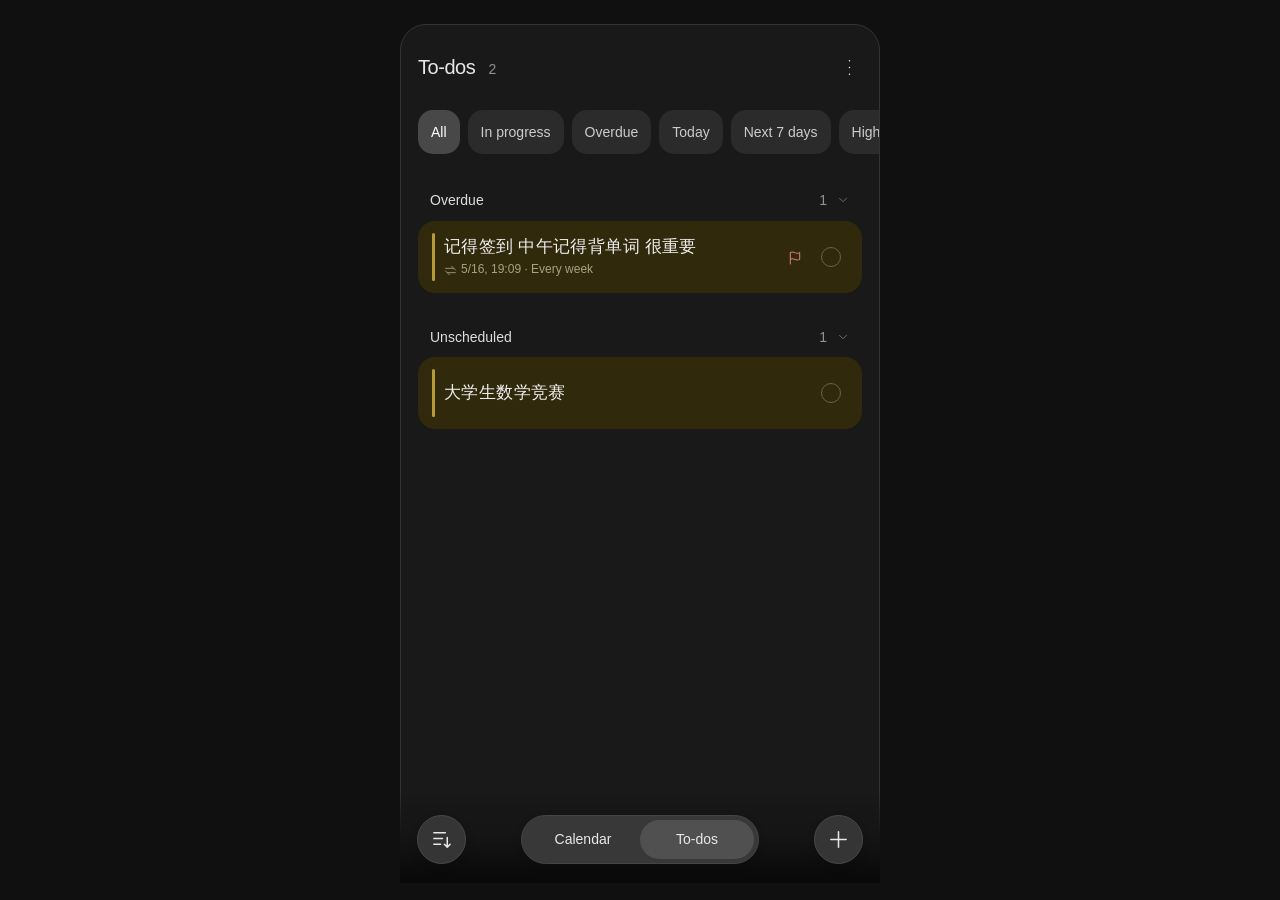
==== replica/index.html @ 3fda293f "feat: add mobile replica, Android alarms and update checks" ====
<!doctype html>
<html lang="en"><head><meta charset="utf-8"><meta name="viewport" content="width=device-width,initial-scale=1,viewport-fit=cover"><meta name="theme-color" content="#191919"><meta name="apple-mobile-web-app-capable" content="yes"><meta name="apple-mobile-web-app-status-bar-style" content="black-translucent"><title>Calendar · 日程</title><link rel="icon" href="icon.svg"><link rel="manifest" href="manifest.webmanifest"><link rel="stylesheet" href="style.css"></head><body><div id="app"></div><div id="overlay"></div><div id="toast" role="status" aria-live="polite"></div><input type="file" id="import-file" accept="application/json,.json" hidden><script src="app.js"></script></body></html>
---- replica/style.css ----
:root{color-scheme:dark;--bg:#191919;--panel:#252525;--line:#303030;--text:#e8e8e8;--muted:#929292;--blue:#3985ff;--gold:#bf9d35;--card:#30290c;--safe:env(safe-area-inset-bottom,0px)}
*{box-sizing:border-box}html,body{margin:0;min-height:100%;background:#101010}body{font:15px/1.45 -apple-system,BlinkMacSystemFont,"Segoe UI","Microsoft YaHei",sans-serif;color:var(--text);-webkit-tap-highlight-color:transparent}button,input,textarea,select{font:inherit}button{cursor:pointer;color:inherit;border:0;background:none;touch-action:manipulation}button:focus-visible,a:focus-visible{outline:2px solid var(--blue);outline-offset:3px}input,textarea,select{color:inherit;background:none;border:0;outline:none}input:focus-visible,textarea:focus-visible,select:focus-visible{box-shadow:0 0 0 1px var(--blue)}button:disabled{opacity:.35;cursor:default}svg{width:23px;height:23px;fill:none;stroke:currentColor;stroke-width:1.6;stroke-linecap:round;stroke-linejoin:round;vertical-align:middle}.small-icon svg{width:16px;height:16px}#app{background:var(--bg);max-width:480px;margin:0 auto;min-height:100dvh;position:relative;overflow:hidden}.screen{min-height:100dvh;padding:18px 17px calc(108px + var(--safe))}.header{height:49px;display:flex;align-items:center;gap:10px;margin-bottom:18px}.header h1{font-size:20px;font-weight:500;letter-spacing:-.45px;margin:0;flex:1}.header h1 small{font-size:14px;font-weight:400;color:var(--muted);margin-left:8px}.icon-button{display:grid;place-items:center;width:44px;height:44px;border-radius:50%;flex-shrink:0}.header .icon-button{margin-right:-9px}.chips{display:flex;gap:8px;overflow:auto;scrollbar-width:none;margin:0 -17px 28px;padding:0 17px}.chips::-webkit-scrollbar{display:none}.chip{white-space:nowrap;padding:12px 13px;background:#2b2b2b;border-radius:15px;font-size:14px;min-height:44px;color:#ccc}.chip.active{background:#484848;color:#fff}.group{margin:0 0 26px}.group-heading{display:flex;align-items:center;color:#ddd;width:100%;padding:8px 12px 10px;text-align:left;font-size:14px}.group-heading span:first-child{flex:1}.group-heading .count{color:var(--muted);margin-right:9px}.group-heading svg{height:14px;width:14px;color:#727272;transition:transform .2s}.group-heading.closed svg{transform:rotate(-90deg)}.task{display:flex;align-items:center;gap:9px;padding:12px 12px 12px 14px;border-radius:17px;background:var(--card);margin-bottom:8px;min-height:72px;position:relative}.task:before{content:"";width:3px;border-radius:3px;align-self:stretch;min-height:35px;background:var(--task-color,var(--gold));flex-shrink:0}.task-main{flex:1;text-align:left;min-width:0;padding:0}.task-title{font-family:"KaiTi","STKaiti",serif;font-size:17px;white-space:nowrap;overflow:hidden;text-overflow:ellipsis;letter-spacing:.4px;color:#eee}.task-meta{font-size:12px;color:#aaa181;white-space:nowrap;overflow:hidden;text-overflow:ellipsis;margin-top:2px}.task-meta svg{width:13px;height:13px;margin-right:4px}.task .flag{color:#d77978}.check{width:38px;height:40px;display:grid;place-items:center;flex-shrink:0}.check span{width:20px;height:20px;border:1.6px solid #6c6341;border-radius:50%;display:grid;place-items:center}.check.checked span{background:#827034;border-color:#827034;color:#fff}.check svg{width:14px;height:14px}.task.done{background:#2c2c2c;--task-color:#8b8b8b}.task.done .task-title{text-decoration:line-through;color:#aaa}.task.done .task-meta{color:#888}.task.event{background:#2d2d2d;--task-color:#57a7a0}.task.selected{box-shadow:inset 0 0 0 1px var(--blue)}.batch-check span{border-radius:5px}.batch-check.checked span{background:var(--blue);border-color:var(--blue)}.dock{position:fixed;z-index:10;left:50%;transform:translateX(-50%);bottom:calc(19px + var(--safe));width:min(calc(100% - 34px),446px);display:flex;align-items:center;justify-content:space-between;gap:18px}.dock:before{content:"";position:absolute;inset:-24px -17px calc(-19px - var(--safe));background:linear-gradient(transparent,#151515 48%,#080808);z-index:-1;pointer-events:none}.round{width:49px;height:49px;border:1px solid #494949;background:#353535;border-radius:50%;display:grid;place-items:center;box-shadow:0 4px 10px #0002}.round svg{width:23px;height:23px}.switcher{display:flex;background:#383838;border:1px solid #454545;border-radius:30px;padding:4px;flex:1;max-width:238px;box-shadow:0 3px 9px #0002;height:49px}.switcher button{flex:1;border-radius:24px;padding:0 8px;font-size:14px}.switcher .active{background:#505050;box-shadow:0 1px 3px #0003}.empty{margin:18vh auto 0;text-align:center;color:#878787;font-size:13px}.empty svg{width:90px;height:100px;color:#bdad6b;stroke-width:1;margin-bottom:16px}.empty button{display:block;margin:14px auto;color:var(--blue);padding:10px}.backdrop{position:fixed;inset:0;z-index:30;background:#0005}.menu{position:fixed;z-index:31;background:#333;border-radius:11px;padding:5px;box-shadow:0 10px 40px #0005;width:222px;animation:appear .14s ease}.menu.top{top:68px;right:max(17px,calc((100vw - 446px)/2))}.menu.bottom{bottom:calc(80px + var(--safe));left:max(17px,calc((100vw - 446px)/2))}.menu button{display:flex;align-items:center;gap:13px;width:100%;text-align:left;min-height:48px;font-size:14px;padding:10px 12px;border-bottom:1px solid #414141}.menu button:last-child{border-bottom:0}.menu button.active{color:#7ba7ed}.menu button .menu-check{margin-left:auto}.dialog-shade{position:fixed;inset:0;background:#0008;z-index:35;display:grid;place-items:end center;padding:16px 16px calc(16px + var(--safe))}.dialog{width:min(100%,432px);background:#303030;border-radius:22px;padding:23px;animation:slide .18s ease}.dialog h2{font-size:17px;font-weight:500;text-align:center;margin:0 0 20px}.dialog label{display:block;margin:12px 0;color:#aaa;font-size:13px}.dialog input,.dialog select{display:block;width:100%;background:#222;border-radius:8px;padding:12px;color:#eee;margin:8px 0;border:1px solid #444}.dialog .actions{display:flex;gap:20px;margin-top:20px}.dialog .actions button{flex:1;color:#80aaf0;padding:12px}.dialog .actions .danger{color:#ef8b8b}.page{position:fixed;inset:0;left:50%;transform:translateX(-50%);max-width:480px;width:100%;z-index:25;background:#000;overflow:auto;overscroll-behavior:contain;padding:16px 17px calc(28px + var(--safe));animation:pagein .2s ease}.page .page-header{display:flex;align-items:center;justify-content:space-between;height:48px;margin-bottom:20px;position:sticky;top:-16px;background:#000;z-index:2}.page-header h2{font-weight:500;font-size:18px;margin:0}.text-button{color:#80aaf0;min-height:44px;padding:0 0}.editor-tabs{display:flex;background:#191919;border-radius:25px;padding:4px;margin-bottom:19px;height:47px}.editor-tabs button{flex:1;color:#aaa;border-radius:22px}.editor-tabs .active{background:#373737;color:#eee}.edit-card{background:#1b1b1b;border-radius:17px;padding:17px;margin-bottom:16px}.edit-card.gold{background:var(--card)}.edit-card textarea{resize:none;width:100%;min-height:136px;font-size:23px;line-height:1.45}.edit-card textarea::placeholder{color:#777365}.todo-tools{display:flex;align-items:center;gap:8px;flex-wrap:wrap}.pill{background:#ffffff14;border-radius:20px;padding:8px 10px;font-size:13px;min-height:40px}.pill svg{width:18px;height:18px}.color-dot{display:block;width:19px;height:19px;border-radius:50%;background:var(--gold);border:2px solid #777}.inline-actions{display:flex;gap:9px}.inline-actions .icon-button{width:36px;height:40px}.inline-actions .priority-on{color:#d77978}.row{display:flex;align-items:center;min-height:48px;gap:10px;padding:11px 0;border-bottom:1px solid #303030;text-align:left;width:100%}.row:last-child{border-bottom:0}.row .label{flex:1;min-width:0}.row small,.row .value{font-size:13px;color:#929292}.row .value{max-width:58%;text-align:right}.row svg.chevron{width:13px;height:13px;color:#777}.row select{max-width:59%;font-size:13px;color:#aaa;text-align:right}.row input[type=text]{text-align:right;max-width:60%;font-size:14px}.toggle{appearance:none;-webkit-appearance:none;width:42px;height:25px;background:#515151;border-radius:16px;position:relative;flex-shrink:0;box-shadow:none!important;cursor:pointer}.toggle:after{content:"";position:absolute;width:21px;height:21px;border-radius:50%;top:2px;left:2px;background:#fff;transition:transform .18s}.toggle:checked{background:var(--blue)}.toggle:checked:after{transform:translateX(17px)}.time-fields{display:flex;padding:15px 0;border-bottom:1px solid #303030;gap:18px}.time-fields label{flex:1;min-width:0;font-size:14px;color:#ddd}.time-fields label+label{border-left:1px solid #303030;padding-left:18px}.time-fields input{display:block;width:100%;font-size:15px;padding:4px 0;color:#eee}.section-caption{font-size:12px;color:#aaa;margin:18px 12px 8px}.more-label{padding:0 12px;margin:12px 0;font-size:13px}.note{color:#8c8c8c;font-size:12px;line-height:1.6;margin:12px}.setting-card{background:#202020;border-radius:13px;padding:0 13px;margin-bottom:17px}.setting-card .row{font-size:14px}.setting-card .row .label small{display:block;line-height:1.4;margin-top:4px;font-size:11px}.weekdays,.calendar-grid{display:grid;grid-template-columns:repeat(7,minmax(0,1fr));text-align:center}.weekdays{font-size:12px;color:#888;margin:0 0 13px}.day{height:63px;position:relative;padding:4px 0;display:flex;align-items:center;flex-direction:column;justify-content:center;gap:0}.day .number{width:42px;height:42px;border-radius:50%;display:grid;place-items:center;font-family:Georgia,serif;font-size:18px;line-height:1}.day .lunar{font-family:serif;color:#aaa;font-size:10px;margin-top:-10px;position:relative;pointer-events:none}.day .dot{width:4px;height:4px;background:#2e67aa;border-radius:50%;margin-top:8px}.day.active .number{background:var(--blue);color:#fff}.day.active .lunar{color:#d7e8ff}.day.today:not(.active) .number{color:var(--blue)}.calendar-grid.expanded .day{height:75px}.calendar-head{margin-bottom:20px}.calendar-head .month-title{display:flex;align-items:center;gap:7px;font-size:19px}.calendar-head .month-title small{color:#777;font-size:13px}.calendar-head .prev-month{width:32px;margin-left:-12px}.calendar-head .next-month{width:32px;margin-right:-12px;color:#888}.month-controls{display:flex;align-items:center;flex:1;min-width:0}.calendar-collapse{width:100%;height:20px;display:grid;place-items:center}.calendar-collapse span{width:29px;height:3px;border-radius:3px;background:#414141}.timeline{position:relative;height:calc(100dvh - 290px - var(--safe));min-height:290px;overflow-y:auto;scrollbar-width:none;margin:12px 0 0}.hour{height:67px;position:relative;padding-top:0;color:#929292;font-size:10px}.hour:after{content:"";position:absolute;top:7px;left:38px;right:0;border-top:1px solid #282828}.time-event{position:absolute;left:42px;right:1px;z-index:1;min-height:56px}.time-event .task{border-radius:5px;min-height:56px;padding-top:8px;padding-bottom:8px;margin:0;background:#302d20}.time-event .task-title{font-size:15px}.week-timeline{display:grid;grid-template-columns:30px repeat(7,minmax(0,1fr));border-top:1px solid #333;margin-top:15px}.week-times span{display:block;height:65px;font-size:10px;color:#888}.week-column{position:relative;min-height:780px;border-left:1px solid #2d2d2d;background:repeating-linear-gradient(transparent 0 64px,#2b2b2b 64px 65px)}.week-event{position:absolute;left:2px;right:2px;background:#433719;color:#dfcf94;border-left:2px solid var(--gold);font-size:10px;padding:4px 2px;min-height:50px;overflow:hidden;border-radius:3px;line-height:1.3;text-align:left}.agenda-date{color:#999;font-size:12px;margin:24px 10px 12px}.searchbar{display:flex;gap:14px;align-items:center;margin:4px 0 22px}.searchbar label{background:#303030;display:flex;align-items:center;border-radius:25px;padding:8px 12px;flex:1;min-width:0;gap:8px}.searchbar label svg{width:16px;height:16px;color:#aaa}.searchbar input{width:100%;font-size:14px}.batch-footer{position:fixed;left:50%;transform:translateX(-50%);width:min(100%,480px);bottom:0;padding:8px 16px calc(13px + var(--safe));background:#171717;border-top:1px solid #303030;display:flex;z-index:12}.batch-footer button{flex:1;color:#aaa;font-size:11px;padding:4px}.batch-footer svg{display:block;margin:0 auto 4px}.danger-button{color:#eb8181!important}.subscription{display:flex;gap:11px;align-items:center;min-height:72px;border-bottom:1px solid #333}.subscription:last-child{border:0}.subscription .sub-icon{font-size:23px}.subscription .sub-copy{flex:1;font-size:14px}.subscription small{display:block;color:#888;font-size:11px}.subscription button{border-radius:18px;background:#363636;font-size:12px;color:#9bbcfa;padding:6px 9px}.course-grid{display:grid;grid-template-columns:28px repeat(5,minmax(0,1fr));font-size:10px;text-align:center;margin-top:10px}.course-grid .cell{height:77px;border:1px solid #303030;padding:5px;background:#242424}.course-grid .cell.heading{height:36px;border:0;background:transparent}.course-grid .course{background:#283746;color:#90b4e5;border-radius:5px;width:100%;height:100%;font-size:10px}.overview-note{text-align:center;color:#666;font-size:12px;margin:10px}.form-error{color:#f39090;font-size:12px;min-height:20px;margin:0 3px}.full-width{width:100%}.hide{display:none!important}#toast{position:fixed;bottom:calc(110px + var(--safe));left:50%;transform:translate(-50%,10px);padding:11px 18px;border-radius:25px;background:#454545;color:#eee;z-index:100;font-size:13px;opacity:0;pointer-events:none;transition:.2s;max-width:90%;text-align:center}#toast.visible{opacity:1;transform:translate(-50%,0)}.sheet-label{display:flex;align-items:center;gap:12px;padding:12px;border-bottom:1px solid #444}.sheet-label input{accent-color:var(--blue);width:18px;height:18px}.sheet-label span{flex:1}.color-choices{display:flex;justify-content:space-around;padding:15px}.color-choices button{width:42px;height:42px;border-radius:50%;border:3px solid transparent}.color-choices button.active{border-color:#fff}.record-card{background:#272727;border-radius:16px;padding:24px;text-align:center}.record-card svg{height:58px;width:58px;color:#6ea7fc}.record-card p{font-size:14px;color:#aaa}.install-hint{font-size:13px;color:#999;margin:20px 12px;line-height:1.7}@keyframes appear{from{opacity:0;transform:scale(.96)}to{opacity:1;transform:scale(1)}}@keyframes slide{from{opacity:0;transform:translateY(30px)}to{opacity:1;transform:translateY(0)}}@keyframes pagein{from{opacity:.5;translate:0 28px}to{opacity:1;translate:0 0}}@media(min-width:600px){#app{margin-top:24px;min-height:calc(100dvh - 48px);border:1px solid #333;border-radius:26px}.screen{min-height:calc(100dvh - 48px)}.page{top:24px;bottom:24px;border:1px solid #333;border-radius:26px}.dock{bottom:calc(36px + var(--safe))}.menu.top{top:92px}.menu.bottom{bottom:calc(98px + var(--safe))}.timeline{height:calc(100dvh - 338px)}.batch-footer{bottom:24px;border-radius:0 0 26px 26px}}@media(prefers-reduced-motion:reduce){*{animation:none!important;transition:none!important}}

/* Mobile motion: short compositor-only transitions and a persistent segmented control. */
button{transition:background-color .16s ease,color .16s ease,opacity .16s ease,scale .16s cubic-bezier(.2,.8,.2,1)}
button:active{scale:.96}.day:active{scale:.92}.task-main:active{scale:1}.round:active{scale:.9}
.page{animation:pagein .27s cubic-bezier(.16,1,.3,1);will-change:translate,opacity}
.page.no-enter{animation:none}.page.closing{animation:pageout .18s cubic-bezier(.4,0,1,1) forwards;pointer-events:none}
.menu{animation:appear .18s cubic-bezier(.16,1,.3,1);transform-origin:top right}.menu.bottom{transform-origin:bottom left}
.dialog{animation:slide .25s cubic-bezier(.16,1,.3,1)}.backdrop,.dialog-shade{animation:shadein .18s ease}
.switcher{position:relative}.switcher button{position:relative;z-index:1;background:none!important;box-shadow:none!important}.switcher:before{content:"";position:absolute;left:4px;top:4px;bottom:4px;width:calc(50% - 4px);border-radius:25px;background:#505050;transition:transform .24s cubic-bezier(.2,.8,.2,1)}.switcher:has(button:last-child.active):before{transform:translateX(100%)}
.permission-note{padding:13px;background:#272727;border:1px solid #414141;border-radius:12px;margin:15px 0;font-size:12px;line-height:1.65;color:#aaa}.permission-note.ready{border-color:#355547;color:#91baa5}.permission-note strong{display:block;color:#ddd;font-weight:500;font-size:14px;margin-bottom:5px}.permission-actions{display:flex;flex-wrap:wrap;gap:8px;margin:12px 0}.permission-actions button{background:#333f51;color:#b2cef7;padding:9px 12px;border-radius:12px;font-size:13px;min-height:40px}.permission-actions button:disabled{background:#2c2c2c}.test-actions{display:flex;gap:12px}.test-actions button{flex:1;padding:12px;color:#8faeed;background:#242424;border-radius:10px;font-size:13px}
@keyframes pageout{to{opacity:0;translate:0 24px}}@keyframes shadein{from{opacity:0}to{opacity:1}}
@media(prefers-reduced-motion:reduce){button{transition:none}.switcher:before{transition:none}}
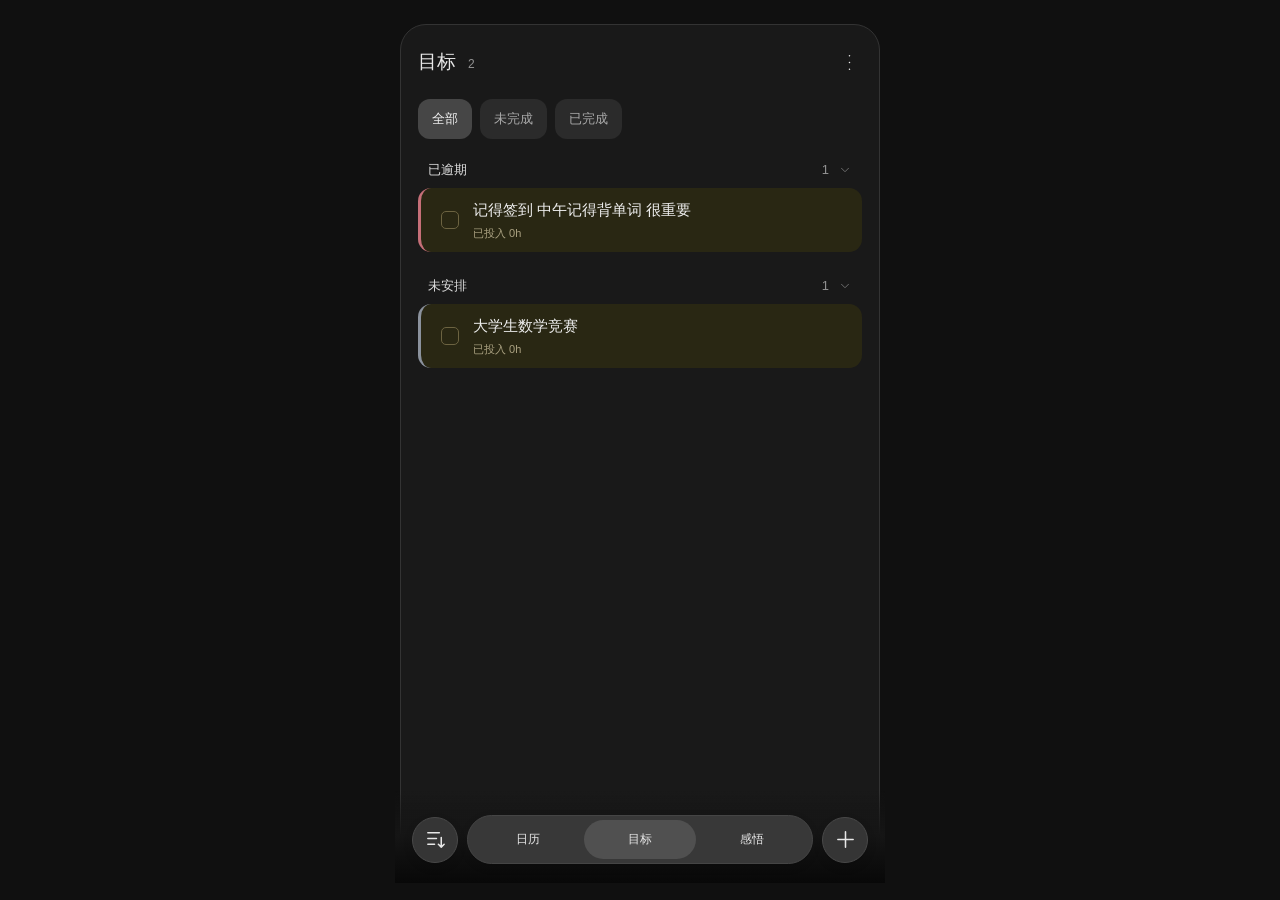
==== commit a835f1fe: "feat: link goals calendar time insights and full backups for Android 1.3.0" ====
--- a/replica/index.html
+++ b/replica/index.html
@@ -1,2 +1,2 @@
 <!doctype html>
-<html lang="en"><head><meta charset="utf-8"><meta name="viewport" content="width=device-width,initial-scale=1,viewport-fit=cover"><meta name="theme-color" content="#191919"><meta name="apple-mobile-web-app-capable" content="yes"><meta name="apple-mobile-web-app-status-bar-style" content="black-translucent"><title>Calendar · 日程</title><link rel="icon" href="icon.svg"><link rel="manifest" href="manifest.webmanifest"><link rel="stylesheet" href="style.css"></head><body><div id="app"></div><div id="overlay"></div><div id="toast" role="status" aria-live="polite"></div><input type="file" id="import-file" accept="application/json,.json" hidden><script src="app.js"></script></body></html>
+<html lang="zh-CN"><head><meta charset="utf-8"><meta name="viewport" content="width=device-width,initial-scale=1,viewport-fit=cover"><meta name="theme-color" content="#191919"><meta name="apple-mobile-web-app-capable" content="yes"><meta name="apple-mobile-web-app-status-bar-style" content="black-translucent"><title>序 · 日程</title><link rel="icon" href="icon.svg"><link rel="manifest" href="manifest.webmanifest"><link rel="stylesheet" href="style.css"></head><body><div id="app"></div><div id="overlay"></div><div id="toast" role="status" aria-live="polite"></div><input type="file" id="import-file" accept="application/json,.json" hidden><script src="app.js"></script><script src="planner.js"></script></body></html>
--- a/replica/style.css
+++ b/replica/style.css
@@ -12,3 +12,126 @@
 .permission-note{padding:13px;background:#272727;border:1px solid #414141;border-radius:12px;margin:15px 0;font-size:12px;line-height:1.65;color:#aaa}.permission-note.ready{border-color:#355547;color:#91baa5}.permission-note strong{display:block;color:#ddd;font-weight:500;font-size:14px;margin-bottom:5px}.permission-actions{display:flex;flex-wrap:wrap;gap:8px;margin:12px 0}.permission-actions button{background:#333f51;color:#b2cef7;padding:9px 12px;border-radius:12px;font-size:13px;min-height:40px}.permission-actions button:disabled{background:#2c2c2c}.test-actions{display:flex;gap:12px}.test-actions button{flex:1;padding:12px;color:#8faeed;background:#242424;border-radius:10px;font-size:13px}
 @keyframes pageout{to{opacity:0;translate:0 24px}}@keyframes shadein{from{opacity:0}to{opacity:1}}
 @media(prefers-reduced-motion:reduce){button{transition:none}.switcher:before{transition:none}}
+
+/* Motion v1.1.1: preserve moving controls; use transform for older WebViews. */
+:root{--ease-out:cubic-bezier(.23,1,.32,1);--ease-drawer:cubic-bezier(.32,.72,0,1)}
+button{transition:transform 160ms var(--ease-out),opacity 160ms ease,background-color 160ms ease,color 160ms ease;scale:none}
+button:active{scale:none;transform:scale(.96)}.round:active{scale:none;transform:scale(.9)}.day:active{scale:none;transform:scale(.94)}.task-main:active{scale:none;transform:scale(.98)}
+.switcher:before{transform:translateX(100%);transition:transform 280ms var(--ease-drawer)}
+.switcher:has(button:last-child.active):before{transform:translateX(100%)}
+.dock.calendar-selected .switcher:before{transform:translateX(0)}
+.page{animation:page-enter 280ms var(--ease-drawer);will-change:auto}
+.page.no-enter{animation:none}.page.closing{animation:page-leave 200ms var(--ease-out) forwards}
+.dialog{animation:sheet-enter 280ms var(--ease-drawer)}
+.menu{animation:appear 200ms var(--ease-out)}
+.motion-exit,.motion-exit .dialog{animation:none!important}
+.check span{transition:background-color 160ms ease,border-color 160ms ease}
+.check svg{stroke-dasharray:24;stroke-dashoffset:0;animation:check-draw 200ms var(--ease-out)}
+#toast{transition:transform 250ms var(--ease-out),opacity 250ms var(--ease-out)}
+@keyframes page-enter{from{opacity:0;transform:translate(-50%,48px)}to{opacity:1;transform:translate(-50%,0)}}
+@keyframes page-leave{from{opacity:1;transform:translate(-50%,0)}to{opacity:0;transform:translate(-50%,48px)}}
+@keyframes sheet-enter{from{opacity:0;transform:translateY(48px)}to{opacity:1;transform:translateY(0)}}
+@keyframes check-draw{from{stroke-dashoffset:24}to{stroke-dashoffset:0}}
+.page,.page.no-enter,.page.closing{animation:none}
+.navigation-outgoing{pointer-events:none}
+.navigation-dimmer{position:fixed;inset:0;z-index:24;background:#000;opacity:0;pointer-events:none}
+.motion-scene{position:fixed;top:0;height:100dvh;overflow:hidden;z-index:1;pointer-events:none}
+.screen{transform-origin:top center}
+
+/* Calendar levels: dates own their tasks; the time axis uses a shared minute scale. */
+.calendar-head{margin-bottom:12px;height:56px}.calendar-head .month-title{display:block;font-size:18px;text-align:left;line-height:1.3;white-space:nowrap}.calendar-head .month-title small{display:block;font-size:12px;margin-top:4px}
+.calendar-viewport{position:relative;overflow:hidden;isolation:isolate}.calendar-stage{min-height:calc(100dvh - 216px);transform-origin:center 30%}.calendar-outgoing{position:absolute;inset:0;z-index:2;pointer-events:none;overflow:hidden}
+.calendar-stage .weekdays{margin:4px 0 7px;font-size:12px}.week-strip{display:grid;grid-template-columns:repeat(7,minmax(0,1fr));margin-bottom:12px}.week-strip .day{height:68px;gap:0}.week-strip .number{font-family:inherit;font-size:17px;width:37px;height:37px}.week-strip .lunar{font-family:inherit;font-size:11px;margin-top:1px}.week-strip .dot,.week-strip .no-dot{height:4px;width:4px;margin-top:4px}.week-strip .selected .number{box-shadow:inset 0 0 0 1px #858585;background:#353535}.is-today,.week-strip .today .number{background:var(--blue)!important;color:#fff!important;border-radius:50%}.week-strip .today.selected .number{box-shadow:none}
+.today-button{position:fixed;bottom:calc(86px + var(--safe));right:max(17px,calc((100vw - 446px)/2));z-index:9;color:var(--blue);width:44px;height:44px}.today-button svg{width:26px;height:26px}.today-button span{position:absolute;font-size:10px;line-height:1;top:21px}
+.month-grid{display:grid;grid-template-columns:repeat(7,minmax(0,1fr));border-left:1px solid #303030;border-top:1px solid #303030}.month-cell{min-width:0;min-height:103px;padding:2px;border-right:1px solid #303030;border-bottom:1px solid #303030}.month-cell.other-month{background:#151515}.month-cell.other-month .month-date{opacity:.4}.month-date{display:flex;align-items:center;gap:2px;flex-wrap:wrap;width:100%;min-height:35px;padding:2px 0;text-align:left}.month-date .number{display:grid;place-items:center;width:25px;height:25px;font-size:14px;border-radius:50%}.month-date>span:last-child{font-size:10px;color:#7e7e7e}.month-items{display:grid;gap:3px}.month-event{display:block;width:100%;border-radius:3px;background:color-mix(in srgb,var(--event-color) 28%,#202020);border-left:2px solid var(--event-color);font-size:11px;line-height:19px;min-height:19px;padding:0 2px;text-align:left;white-space:nowrap;text-overflow:ellipsis;overflow:hidden}.month-event.done{text-decoration:line-through;opacity:.5}.month-more{font-size:11px;min-height:20px;text-align:left;color:#a7bce3;padding:0 2px}
+.year-grid{display:grid;grid-template-columns:repeat(3,minmax(0,1fr));gap:18px 10px;padding:6px 0 0}.mini-month{text-align:left;min-width:0;min-height:145px;align-self:start;padding:2px}.mini-month>strong{display:block;font-size:15px;font-weight:550;margin:0 0 9px;color:#b0c7f0}.mini-weekdays,.mini-grid{display:grid;grid-template-columns:repeat(7,minmax(0,1fr));text-align:center}.mini-weekdays{font-size:10px;color:#777;margin-bottom:5px}.mini-grid{row-gap:5px;font-size:11px}.mini-number{height:17px;display:grid;place-items:center;line-height:1}.mini-number.is-today{border-radius:5px}
+.all-day-items{display:flex;gap:8px;margin:0 0 10px;font-size:12px;color:#888}.all-day-items>span{width:39px;flex-shrink:0;padding-top:5px}.all-day-items>div{display:flex;gap:4px;flex-wrap:wrap}.all-day-items button{background:#2b343b;color:#a7c0d9;border-radius:6px;padding:6px 9px;text-align:left;max-width:100%}
+.daily-timeline{height:calc(100dvh - 285px - var(--safe));min-height:270px;overflow:auto;overscroll-behavior:contain;scrollbar-width:none;padding-top:8px}.daily-timeline::-webkit-scrollbar{display:none}.time-canvas{position:relative;margin:0 1px 20px}.time-tick{position:absolute;left:0;right:0;display:flex;align-items:center;gap:8px;transform:translateY(-50%);pointer-events:none}.time-tick>span{width:39px;flex-shrink:0;font-size:11px;color:#868686}.time-tick i{height:1px;flex:1;background:#2b2b2b}.time-blocks{position:absolute;inset:0 0 0 48px}.time-block{position:absolute;min-height:0;overflow:hidden;text-align:left;padding:5px 7px;border-radius:6px;background:color-mix(in srgb,var(--event-color) 24%,#252525);border-left:3px solid var(--event-color);color:#eee}.time-block strong{font-weight:500;font-size:14px;line-height:1.35;display:block;overflow:hidden;text-overflow:ellipsis}.time-block small,.time-block>span{display:block;font-size:11px;color:#b7b7b7;margin-top:2px}.time-block.short{padding-top:1px;padding-bottom:0}.time-block.short strong{font-size:12px;white-space:nowrap}.time-block.short small{display:none}.now-line{position:absolute;left:0;right:0;border-top:1px solid var(--blue);pointer-events:none}.now-line>span{position:absolute;top:-8px;left:0;background:var(--blue);color:#fff;font-size:10px;border-radius:4px;padding:0 3px}
+/* Parent tasks retain touch-sized controls; children are indented, not miniaturized. */
+.task-tree{min-width:0}.task-children{margin-left:21px;padding-left:10px;border-left:1px solid #3c3c3c}.task-children .task{min-height:58px;border-radius:10px;padding:8px 8px;gap:5px;background:#242424}.task .check{width:38px;min-height:44px}.task .check span{border-radius:5px}.task-labels{display:grid;justify-items:end;gap:4px;flex-shrink:0;max-width:85px}.task-calendar-tag,.task-parent-tag{max-width:85px;font-size:11px;line-height:1.4;border-radius:5px;padding:2px 5px;background:#ffffff0c;color:#a9afa9;overflow:hidden;text-overflow:ellipsis;white-space:nowrap}.task-parent-tag{color:#8d8d8d;background:none;padding:0}.task-fold{width:24px;min-height:44px;display:grid;place-items:center;flex-shrink:0;padding:0}.task-fold svg{width:16px;height:16px;transition:transform 160ms var(--ease-out)}.task-fold.folded svg{transform:rotate(-90deg)}.task-children .task-title{font-size:15px}.task-children .task:before{display:none}.subtask-heading{display:flex;justify-content:space-between;align-items:center;font-size:14px;margin-bottom:10px}.subtask-heading>strong{font-weight:500}.subtask-heading>span{font-size:12px;color:#888}.subtask-edit-row{display:flex;align-items:center;gap:8px;min-height:48px;border-bottom:1px solid #303030}.subtask-edit-row>input[type=text]{flex:1;min-width:0;width:0;font-size:15px;padding:10px 0}.subtask-check{accent-color:var(--blue);width:19px;height:19px;flex-shrink:0}.subtask-edit-row .icon-button{width:32px;height:44px}.subtask-edit-row .icon-button svg{width:16px;height:16px}.child-date{font-size:12px;color:#a8bde4;min-height:44px;padding:0 2px}.add-subtask{display:flex;align-items:center;gap:7px;margin-top:8px;font-size:14px}.add-subtask svg{height:18px;width:18px}
+@media(max-width:350px){.year-grid{grid-template-columns:repeat(2,minmax(0,1fr))}.task-labels{max-width:60px}.task-calendar-tag,.task-parent-tag{max-width:60px}.month-date>span:last-child{display:none}.calendar-head .month-title{font-size:16px}.month-cell{min-height:95px}}
+@media(prefers-reduced-motion:reduce){
+ button,button:active,.round:active,.day:active,.task-main:active{transform:none;scale:none}
+ .page,.page.closing,.dialog,.menu,.check svg{animation:none}
+ .switcher:before{transition:none}
+}
+
+/* Compact mobile proportions, without browser-style input focus rectangles. */
+body{font-size:14px}
+input:focus,input:focus-visible,textarea:focus,textarea:focus-visible,select:focus,select:focus-visible{outline:none;box-shadow:none;caret-color:var(--text)}
+button:focus-visible,a:focus-visible{outline-color:#939393;outline-width:1px}
+.screen{padding-top:14px}.header{height:46px;margin-bottom:14px}.header h1{font-size:19px}.header h1 small{font-size:12px}
+.todo-filters{display:flex;gap:8px;margin:0 0 15px;align-items:center}
+.todo-filters button{min-height:40px;padding:7px 14px;border-radius:12px;background:#2b2b2b;color:#aaa;font-size:13px}
+.todo-filters button.active{background:#464646;color:#f0f0f0}
+.group{margin-bottom:18px}.group-heading{font-size:13px;padding:6px 10px 8px;min-height:34px}
+.task{min-height:60px;border-radius:13px;padding:8px 10px;gap:5px;margin-bottom:6px}
+.task:before{min-height:30px;width:2px}.task-title{font-size:15px;letter-spacing:.15px}.task-meta{font-size:11px}
+.task .check{width:34px;min-height:44px}.task .check span{width:18px;height:18px}.task .check svg{width:12px;height:12px}
+.task-labels{gap:2px;max-width:74px}.task-calendar-tag,.task-parent-tag{font-size:10px;max-width:74px;padding:1px 4px}
+.task-parent-tag{padding:0}.task-children{margin-left:17px;padding-left:8px}
+.task-children .task{min-height:48px;padding:2px 7px;border-radius:8px}.task-children .task-title{font-size:14px}
+.task.done,.task-children .task.done{background:#242424}.task.done:before{background:#666}
+.task.done .task-title{color:#929292}.task.done .task-labels{opacity:.65}.task.done .check.checked span{background:#626262;border-color:#626262}
+.page{padding:12px 17px calc(24px + var(--safe))}.page .page-header{top:-12px;margin-bottom:14px;height:44px}.page-header h2{font-size:17px}
+.editor-tabs{height:44px;margin-bottom:14px}.editor-tabs button{font-size:14px}
+.edit-card{padding:13px;border-radius:14px;margin-bottom:12px}.edit-card textarea{font-size:19px;min-height:96px;height:96px;line-height:1.45;padding:0}
+.todo-tools{gap:6px}.pill{font-size:12px;min-height:38px;padding:7px 9px}
+.row{min-height:44px;padding:9px 0;font-size:13px}.row .value,.row select,.row input[type=text]{font-size:12px}
+.row select{appearance:none;-webkit-appearance:none}.time-fields{padding:12px 0}.time-fields label{font-size:13px}.time-fields input{font-size:14px}
+.subtask-heading{font-size:13px;margin-bottom:5px}.subtask-edit-row{min-height:44px;gap:6px}.subtask-edit-row>input[type=text]{font-size:14px;padding:8px 0}
+.add-subtask{font-size:13px;margin-top:4px}.more-label{font-size:12px;margin:10px 0}
+
+/* The month is an open date layout, not a table of bordered cards. */
+.month-scroll{height:calc(100dvh - 220px - var(--safe));min-height:360px;overflow:auto;overscroll-behavior:contain;scrollbar-width:none;padding-bottom:12px}
+.month-scroll::-webkit-scrollbar{display:none}.month-block{margin:0 0 12px}
+.month-section-title{font-size:22px;font-weight:400;line-height:1.3;margin:12px 8px 15px;padding-bottom:8px;border-bottom:1px solid #383838}
+.month-block:first-child .month-section-title{display:none}
+.month-grid{border:0;gap:0}.month-cell{min-height:88px;padding:0 1px 10px;border:0;background:none}
+.month-date{display:flex;align-items:center;justify-content:center;min-height:43px;padding:0;margin-bottom:4px}
+.month-date .number,.month-date>.number:last-child{display:grid;font-size:17px;width:37px;height:37px;color:#d1d1d1}
+.month-items{gap:2px}.month-event{display:flex;align-items:center;gap:2px;border:0;border-radius:3px;font-size:9px;line-height:15px;min-height:15px;padding:0 2px;background:color-mix(in srgb,var(--event-color) 13%,#191919);color:color-mix(in srgb,var(--event-color) 80%,#eee)}
+.month-event-label{flex:1;min-width:0;overflow:hidden;text-overflow:ellipsis;white-space:nowrap}
+.month-status{width:6px;height:6px;flex-shrink:0;border:1px solid currentColor;border-radius:50%;opacity:.8}
+.month-status svg{display:block;width:6px;height:6px;margin:-1px}.month-event.done{color:#8b8b8b;background:#ffffff0a;opacity:.7;text-decoration:none}
+.month-event.done .month-event-label{text-decoration:line-through}.month-more{background:#ffffff08;border-radius:3px;min-height:15px;font-size:9px;line-height:15px;color:#8c8c8c;padding:0 2px}
+@media(max-width:350px){.month-cell{min-height:82px}.month-date .number,.month-date>.number:last-child{font-size:16px}.month-event,.month-more{font-size:8px}.task-labels,.task-calendar-tag,.task-parent-tag{max-width:60px}}
+
+/* Goal cards keep the existing compact touch layout and add derived time progress. */
+.goal-card{display:block;padding:10px 12px;border-left:3px solid var(--task-color);background:#292713}
+.goal-card:before{display:none}.goal-card-row{display:flex;align-items:center;gap:6px;min-width:0}
+.goal-card .task-title{font-family:inherit;letter-spacing:0;white-space:normal;overflow-wrap:anywhere;line-height:1.4;font-weight:500}
+.goal-card .task-meta{white-space:normal;font-size:11px;margin-top:5px;line-height:1.5}.goal-note{font-size:12px;line-height:1.45;color:#aaa;margin-top:4px;white-space:pre-wrap;overflow-wrap:anywhere}
+.goal-percent{font-size:14px;color:#d7d7d7;align-self:flex-start;padding:10px 0 0 4px}
+.goal-progress{height:9px;border-radius:9px;overflow:hidden;margin:10px 2px 1px;background:#9fb6cf26}
+.goal-progress>span{display:block;width:100%;height:100%;background:#58bea7;border-radius:9px;transform-origin:left;transition:transform 180ms var(--ease-out)}
+.task-children .goal-card{padding:7px 8px}.goal-card.done{border-left-color:#656565}.goal-card.done .goal-note{color:#858585}
+.edit-card .planner-notes{font-size:13px;height:76px;min-height:76px;margin-top:7px}.field-caption{font-size:12px;color:#a7a7a7}
+.row input[type=number]{max-width:46%;width:110px;text-align:right;font-size:13px;padding:7px 0}
+.schedule-dates .time-fields{border:0;padding:2px 0}.schedule-dates input{min-height:38px}
+.time-block{padding:0}.time-block-main{display:block;text-align:left;width:100%;height:100%;padding:5px 37px 5px 7px;overflow:hidden;min-width:0}
+.time-block .session-check{position:absolute;right:0;top:0;width:34px;height:100%;max-height:44px;min-height:0;display:grid;place-items:center;padding:0}
+.session-check>span{display:grid;place-items:center;width:17px;height:17px;border:1.5px solid #a8b0b9;border-radius:4px}.session-check.checked>span{background:#6b9383;border-color:#6b9383}.session-check svg{width:12px;height:12px}
+.time-block.done{opacity:.65}.time-block.done strong{text-decoration:line-through}.time-note{font-size:11px;line-height:1.4;white-space:pre-wrap;overflow-wrap:anywhere;color:#b4b4b4;display:block;margin-top:3px}
+.time-block.short .time-block-main{padding-top:1px}.time-block.short .time-note{display:none}
+.planner-dock{gap:9px;width:min(calc(100% - 24px),456px)}.planner-dock .round{width:46px;height:46px;flex-shrink:0}
+.planner-dock .switcher{flex:1;width:auto;min-width:0;max-width:none}.planner-dock .switcher button{min-width:0;font-size:12px;padding:8px 3px;min-height:38px}
+.planner-dock .switcher:before{width:calc((100% - 8px)/3)}
+.planner-dock .switcher:has([data-tab=calendar].active):before{transform:translateX(0)}.planner-dock .switcher:has([data-tab=todos].active):before{transform:translateX(100%)}.planner-dock .switcher:has([data-tab=insights].active):before{transform:translateX(200%)}
+.insight-list-heading{display:flex;justify-content:space-between;align-items:center;font-size:13px;color:#b7b7b7;margin:10px 0 14px}.insight-list-heading button{font-size:11px;min-height:40px;color:#8c9fbf}
+.insight-card{border-radius:15px;background:#262626;border-left:3px solid #41464d;padding:14px 14px 8px;margin:0 0 12px}.insight-card.pinned{border-left-color:#7c9cc8;background:linear-gradient(110deg,#263549,#242424)}
+.insight-main{display:block;text-align:left;width:100%;padding:0}.insight-title{display:block;font-size:15px;font-weight:500;line-height:1.65;overflow-wrap:anywhere}.insight-notes{display:block;color:#a3a3a3;line-height:1.6;font-size:12px;white-space:pre-wrap;margin-top:6px}.insight-main small{display:block;font-size:11px;color:#9098a2;margin-top:10px}
+.insight-actions{display:flex;justify-content:flex-end;gap:16px;margin-top:4px}.insight-actions button{color:#a3bcde;font-size:12px;min-height:40px;padding:0 3px}.insight-count{font-weight:400;display:inline-block}
+.insight-editor .insight-title-input{font-size:18px;min-height:130px;height:130px;margin-top:12px;font-family:inherit}
+body,button,input,textarea,select,.task-title,.day .number,.day .lunar{font-family:-apple-system,BlinkMacSystemFont,"Segoe UI","Microsoft YaHei",sans-serif;letter-spacing:normal}
+.locale-en .lunar{visibility:hidden}.row select[data-planner-language]{min-height:38px}
+.month-items{gap:3px}.month-event{display:block;padding:3px;border-left:2px solid color-mix(in srgb,var(--event-color) 60%,transparent);line-height:1.35;font-size:10px}
+.month-event-label{display:block;white-space:normal;text-overflow:clip;overflow:visible;overflow-wrap:anywhere}
+.month-event time{display:block;font-size:8px;line-height:1.35;opacity:.8;overflow-wrap:anywhere;margin-top:1px}
+.dense-day .month-event{padding:2px;font-size:9px}.month-cell{height:auto;vertical-align:top}
+.screen.calendar-glass{position:relative;isolation:isolate;background:radial-gradient(ellipse at 12% 11%,#9ca4bf66,transparent 48%),radial-gradient(ellipse at 90% 35%,#c2959870,transparent 55%),linear-gradient(175deg,#364d60,#574c61 56%,#2d4659)}
+.calendar-glass:before{content:"";position:absolute;inset:35% 0 0;z-index:-1;background:linear-gradient(180deg,#132c3f66,#122837bb);clip-path:polygon(0 19%,12% 28%,25% 14%,38% 26%,55% 8%,74% 23%,87% 11%,100% 24%,100% 100%,0 100%);pointer-events:none}
+.calendar-glass .calendar-viewport{background:#1019251c;border-radius:14px;padding:4px}.calendar-glass .month-block{background:transparent}.calendar-glass .month-event{background:color-mix(in srgb,var(--event-color) 20%,#18253570);color:#e5e8ed}
+.calendar-glass .month-date .number{color:#eceff3}.calendar-glass .weekdays{color:#c7cbd1}.calendar-glass .month-section-title{color:#e1e4e8;border-color:#ffffff24}
+.calendar-glass .month-event.done{background:#ffffff0b;color:#a8adb4}.calendar-glass .month-scroll{scroll-padding-top:10px}
+@media(prefers-reduced-motion:reduce){.goal-progress>span{transition:none}}
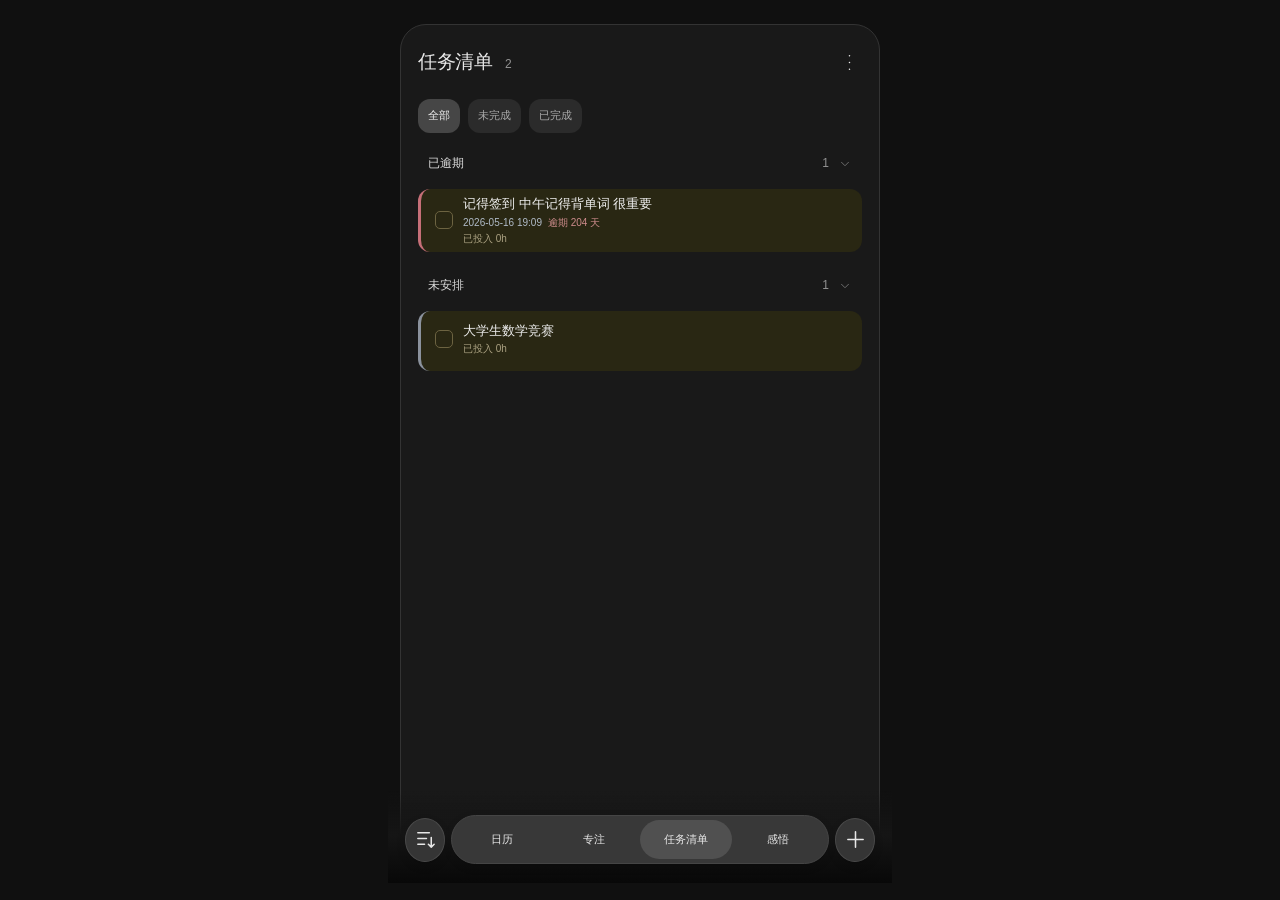
==== commit ef9632aa: "feat: add focus tracking timetable gestures and hierarchical mobile pickers" ====
--- a/replica/index.html
+++ b/replica/index.html
@@ -1,2 +1,2 @@
 <!doctype html>
-<html lang="zh-CN"><head><meta charset="utf-8"><meta name="viewport" content="width=device-width,initial-scale=1,viewport-fit=cover"><meta name="theme-color" content="#191919"><meta name="apple-mobile-web-app-capable" content="yes"><meta name="apple-mobile-web-app-status-bar-style" content="black-translucent"><title>序 · 日程</title><link rel="icon" href="icon.svg"><link rel="manifest" href="manifest.webmanifest"><link rel="stylesheet" href="style.css"></head><body><div id="app"></div><div id="overlay"></div><div id="toast" role="status" aria-live="polite"></div><input type="file" id="import-file" accept="application/json,.json" hidden><script src="app.js"></script><script src="planner.js"></script></body></html>
+<html lang="zh-CN"><head><meta charset="utf-8"><meta name="viewport" content="width=device-width,initial-scale=1,viewport-fit=cover"><meta name="theme-color" content="#191919"><meta name="apple-mobile-web-app-capable" content="yes"><meta name="apple-mobile-web-app-status-bar-style" content="black-translucent"><title>序 · 日程</title><link rel="icon" href="icon.svg"><link rel="manifest" href="manifest.webmanifest"><link rel="stylesheet" href="style.css"></head><body><div id="app"></div><div id="overlay"></div><div id="toast" role="status" aria-live="polite"></div><input type="file" id="import-file" accept="application/json,.json" hidden><script src="app.js"></script><script src="focus-core.js"></script><script src="planner.js"></script><script src="focus.js"></script></body></html>
--- a/replica/style.css
+++ b/replica/style.css
@@ -135,3 +135,27 @@
 .calendar-glass .month-date .number{color:#eceff3}.calendar-glass .weekdays{color:#c7cbd1}.calendar-glass .month-section-title{color:#e1e4e8;border-color:#ffffff24}
 .calendar-glass .month-event.done{background:#ffffff0b;color:#a8adb4}.calendar-glass .month-scroll{scroll-padding-top:10px}
 @media(prefers-reduced-motion:reduce){.goal-progress>span{transition:none}}
+
+/* Compact mobile task scale; touch targets stay generous without oversized text. */
+.goal-card{padding:6px 8px;margin-bottom:6px;border-radius:12px}.goal-card-row{min-height:36px;gap:4px}
+.goal-card .task-title{font-size:13px;line-height:1.35}.goal-card .task-meta{font-size:10px;line-height:1.35;margin-top:3px}.goal-note{font-size:11px;line-height:1.35;margin-top:3px}
+.goal-card .check{width:30px;min-width:30px;height:36px}.goal-percent{font-size:12px;padding:4px 0 0 3px}.goal-progress{height:6px;margin:6px 0 0}.task-children .goal-card{padding:5px 7px}
+.task-deadline{display:flex;flex-wrap:wrap;gap:6px;font-size:10px;color:#b0bbc8;margin-top:3px;line-height:1.35}.deadline-countdown{color:#acbda7}.deadline-countdown.overdue{color:#ce8c8c}
+.task-list-screen .group-heading{font-size:12px;margin-top:13px;margin-bottom:7px}.task-list-screen .header h1{font-size:19px}.todo-filters button{font-size:11px;min-height:34px;padding:7px 10px}
+.focus-dock{width:min(calc(100% - 20px),470px);gap:6px}.focus-dock .round{width:40px;height:44px}.focus-dock .switcher button{font-size:11px;min-height:40px;padding:5px 2px}
+.focus-dock .switcher:before{width:calc((100% - 8px)/4)}.focus-dock .switcher:has([data-tab=calendar].active):before{transform:translateX(0)}.focus-dock .switcher:has([data-tab=focus].active):before{transform:translateX(100%)}.focus-dock .switcher:has([data-tab=todos].active):before{transform:translateX(200%)}.focus-dock .switcher:has([data-tab=insights].active):before{transform:translateX(300%)}
+.screen.calendar-glass{background:linear-gradient(#111a2382,#101820ac),url(background-lake.jpg) center/cover no-repeat}.screen.calendar-glass[data-background=dunes]{background-image:linear-gradient(#151b2780,#171c25bd),url(background-dunes.jpg)}.screen.calendar-glass[data-background=water]{background-image:linear-gradient(#0e1b2580,#101b24ad),url(background-water.jpg)}.calendar-glass:before{display:none}
+.calendar-glass .time-tick i{background:#ffffff1d}.calendar-glass .time-tick>span{color:#c1cad0}.calendar-glass .time-block{background:color-mix(in srgb,var(--event-color) 28%,#16212de0)}
+.calendar-glass .day .lunar{color:#c3c9cf}.calendar-glass .day .number{color:#eee}.calendar-glass .calendar-viewport{padding:0;background:transparent;border-radius:0}
+.calendar-glass .month-event{background:color-mix(in srgb,var(--event-color) 24%,#15212be0)}
+.screen:has(.month-scroll){padding-left:10px;padding-right:10px}.month-grid{column-gap:3px;row-gap:9px}.month-cell{min-height:118px;padding:0 0 9px}.month-date{min-height:36px;margin-bottom:7px}.month-date .number,.month-date>.number:last-child{font-size:15px;width:32px;height:32px}
+.month-items{gap:4px}.month-event,.dense-day .month-event{font-size:9px;padding:3px;line-height:1.4}.month-event-label{display:-webkit-box;-webkit-line-clamp:2;-webkit-box-orient:vertical;overflow:hidden}.month-event time{font-size:8px;letter-spacing:-.25px}.month-section-title{font-size:19px}
+.background-choices{margin:12px 0 20px}.background-choices>div:last-of-type{display:grid;grid-template-columns:repeat(3,1fr);gap:8px;margin-top:10px}.background-choices button{overflow:hidden;border-radius:10px;background:#292c30;border:1px solid transparent}.background-choices button[aria-pressed=true]{border-color:#9ab7c7}.background-choices img{display:block;width:100%;height:72px;object-fit:cover}.background-choices span{display:block;padding:7px;font-size:11px}.background-credit{font-size:10px;color:#999;line-height:1.5}
+.focus-timer{text-align:center;padding:22px 14px 20px;background:linear-gradient(135deg,#31404c55,#2d3c3533);border:1px solid #ffffff0b;border-radius:20px;margin:12px 0 20px}.focus-state{font-size:11px;color:#9aadb7;margin:0 0 9px}.focus-timer h2{font-size:16px;line-height:1.5;font-weight:500;margin:0 auto 18px;max-width:95%;overflow-wrap:anywhere}.focus-clock{font-size:44px;line-height:1.3;font-variant-numeric:tabular-nums;letter-spacing:1px;font-weight:300;color:#dbe7e2}.focus-until{font-size:11px;color:#96aba9;margin:8px 0}.focus-controls{display:flex;justify-content:center;gap:10px;margin-top:21px}.focus-controls button{border-radius:20px;background:#343d40;min-width:100px;min-height:42px;font-size:13px;padding:10px 20px}.focus-controls .focus-primary{background:#aec5bb;color:#192c23}.focus-controls button:disabled{background:#303538;color:#6c777a;opacity:.7}.focus-error{font-size:11px;color:#dc9a91;margin:0}.focus-explanation{font-size:11px;color:#9da9a6;line-height:1.7;margin:12px 4px 22px}.focus-mode{display:flex;gap:7px;margin-bottom:15px}.focus-mode button{flex:1;padding:11px 5px;border-radius:12px;background:#272d30;font-size:12px;color:#a3b3b9}.focus-mode .active{background:#40504c;color:#d8e5df}.focus-plan{display:flex;width:100%;align-items:center;justify-content:space-between;text-align:left;padding:12px;border:1px solid #ffffff0c;border-radius:12px;margin:8px 0;background:#252c2f}.focus-plan strong{font-size:13px;font-weight:500}.focus-plan small{font-size:10px;display:block;color:#9aaab2;margin-top:5px}.focus-plan.locked{opacity:.5}.focus-plan.selected,.focus-selected{outline:1px solid #9bb9ab!important;outline-offset:-1px}.focus-subgoal{margin-left:16px}.focus-history{margin:26px 2px 14px}.focus-history h3{font-size:12px;font-weight:400;color:#aab4b6}.focus-history>div{display:flex;justify-content:space-between;gap:15px;padding:11px 0;border-bottom:1px solid #ffffff09;font-size:11px}.focus-history time{font-variant-numeric:tabular-nums;color:#9db4ab}.focus-history span{overflow:hidden;text-overflow:ellipsis;white-space:nowrap}
+.time-block.plan-shadow{background:#60708025!important;border-left:2px dashed #a3abb180;color:#b1b8be;opacity:.65}.plan-shadow strong{font-size:10px;line-height:1.3}.plan-shadow .time-block-main{padding:3px 4px;overflow:hidden}.plan-shadow small{font-size:9px!important;overflow-wrap:anywhere}.time-block.focus-actual{box-shadow:0 0 0 1px #bed3ce44;background:color-mix(in srgb,var(--event-color) 35%,#1a3033f5)!important}.coverage-caption{display:block!important;font-size:8px!important;letter-spacing:.2px;color:#a6c3c5;margin:0 0 2px!important;line-height:1.3}.covers-plan:before{content:"";position:absolute;left:0;top:6px;bottom:6px;width:2px;background:#c6d9ceaa}.time-block.short .coverage-caption{display:none!important}.time-block.short .time-block-main{padding-top:1px;padding-bottom:0}.time-block.focus-actual strong{font-size:12px}
+.timetable-strip{padding-left:31px;gap:0}.timetable-strip .day{min-height:40px}.timetable-strip .number{font-size:13px;width:28px;height:28px}.timetable-scroll{height:calc(100dvh - 250px - var(--safe));min-height:280px;overflow:auto;overscroll-behavior:contain;scrollbar-width:none}.timetable-canvas{display:grid;grid-template-columns:31px repeat(7,minmax(0,1fr));position:relative;margin-top:8px}.timetable-axis{position:relative}.timetable-axis>span{position:absolute;font-size:8px;color:#a6b2bc;transform:translateY(-50%)}.timetable-day{position:relative;border-left:1px solid #ffffff0c;background:repeating-linear-gradient(transparent 0 43px,#ffffff0d 43px 44px)}.timetable-event{position:absolute;overflow:hidden;text-align:left;padding:4px 3px;border-left:2px solid var(--event-color);border-radius:4px;background:color-mix(in srgb,var(--event-color) 25%,#1c2a36ed);color:#e2e7ea;font-size:9px;line-height:1.35}.timetable-event strong{font-weight:400;overflow-wrap:anywhere}.timetable-event small{display:block;font-size:8px;opacity:.7;margin-top:2px}.timetable-event.plan-shadow{opacity:.5;border-left-style:dashed;background:#4d5c6c66;font-size:8px}.timetable-event.focus-actual{z-index:3;background:color-mix(in srgb,var(--event-color) 38%,#243747f5)}.timetable-caption{font-size:10px;text-align:center;color:#94a1a9;margin:9px 0}
+.range-instruction{font-size:9px;color:#a4b2bd;margin:5px 2px 6px;line-height:1.4}.blank-range{border:1px dashed #a1bac1!important;background:#59778226!important;touch-action:none}.blank-range .time-block-main{padding:10px 8px!important;cursor:grab}.blank-range strong{font-size:11px!important;color:#bcc9cf}.blank-range small{font-size:9px!important}.range-handle{position:absolute;left:0;right:0;width:100%;height:12px;min-height:0;padding:0;background:#a6c5d019;z-index:8;touch-action:none;border:0;border-radius:0;cursor:ns-resize}.range-handle.start{top:0}.range-handle.end{bottom:0}.range-handle:after{content:"";position:absolute;top:4px;left:calc(50% - 10px);width:20px;height:3px;border-radius:3px;background:#b4d2d9a1}.range-preview{position:absolute;left:0;right:0;z-index:12;border:1px solid #b9d5dd;background:#839eaf30;border-radius:6px;transform-origin:top;pointer-events:none}.range-live-label{position:absolute;top:0;right:4px;z-index:13;pointer-events:none;background:#c4d6db;color:#1b2930;font-size:10px;line-height:20px;padding:0 7px;border-radius:5px;font-variant-numeric:tabular-nums}
+.goal-origin,.focus-origin{font-size:10px;color:#a5bac0;line-height:1.4;margin-top:3px;overflow-wrap:anywhere}.focus-origin{margin:-10px 0 15px}.focus-goal-family{margin-bottom:10px}.focus-family-heading{position:relative}.focus-family-heading .goal-card{padding-right:34px}.family-fold{position:absolute;right:2px;top:4px;width:30px;height:34px;color:#aabfc4}.family-fold svg{width:15px;height:15px}.focus-goal-children{margin:4px 0 0 14px;padding-left:9px;border-left:1px solid #687f8444}.focus-goal-children .focus-goal-family{margin-bottom:5px}
+.focus-duration-rail{position:absolute;width:3px;border-radius:3px;z-index:5;pointer-events:none}.time-block.focus-callout .time-block-main{padding:3px 6px!important}.time-block.focus-callout .coverage-caption{display:none!important}.time-block.focus-callout strong{display:block;font-size:11px;line-height:14px;white-space:nowrap;overflow:hidden;text-overflow:ellipsis}.time-block.focus-callout small{display:block!important;font-size:9px;line-height:11px;margin:1px 0 0;color:#bcd1d3}
+.choice-field-host{position:relative}.choice-native{position:absolute!important;width:1px!important;min-width:1px!important;height:1px!important;min-height:1px!important;opacity:0!important;pointer-events:none!important;overflow:hidden!important;padding:0!important;border:0!important}.choice-trigger{margin-left:auto;display:flex;align-items:center;justify-content:flex-end;gap:7px;min-height:42px;max-width:69%;padding:7px 0 7px 10px;font-size:12px;color:#c7d7d8;text-align:right}.choice-trigger span{overflow:hidden;text-overflow:ellipsis;white-space:normal;line-height:1.45}.choice-trigger .choice-chevron{width:13px;height:13px;flex-shrink:0;color:#84979b}.choice-field-host>select~.chevron{display:none}.choice-field-host>.choice-trigger:only-of-type{width:auto}.choice-swatch{display:inline-block;flex-shrink:0;width:9px;height:9px;border-radius:50%}
+dialog.choice-sheet{box-sizing:border-box;color:#e5eced;background:linear-gradient(150deg,#293538,#20292c);border:1px solid #70888c48;border-radius:22px 22px 0 0;width:min(calc(100% - 12px),472px);max-width:472px;max-height:85dvh;padding:0;margin:auto auto 0;box-shadow:0 -15px 65px #0007;overflow:hidden}dialog.choice-sheet::backdrop{background:#0008}.choice-header{display:flex;align-items:center;justify-content:space-between;padding:20px 20px 13px}.choice-header small{font-size:9px;color:#93a9ad;letter-spacing:1px}.choice-header h2{font-size:17px;margin:4px 0 0;font-weight:500}.choice-close{display:grid;place-items:center;width:32px;height:32px;background:#ffffff0a;border-radius:50%;color:#a8b9bd}.choice-close svg{width:16px;height:16px}.choice-list{max-height:calc(85dvh - 164px);overflow:auto;overscroll-behavior:contain;padding:0 12px calc(14px + var(--safe));scrollbar-width:none}.choice-option{display:flex;align-items:center;gap:12px;width:100%;min-height:51px;text-align:left;padding:13px 12px;font-size:13px;border:1px solid transparent;border-radius:12px;background:#ffffff03;margin:3px 0;color:#d8e3e4}.choice-option.is-selected{border-color:#9dbdb24d;background:#9cbab013}.choice-copy{flex:1}.choice-radio{display:grid;place-items:center;flex-shrink:0;margin-left:auto;width:17px;height:17px;border:1px solid #7b9295;border-radius:50%;color:#c5ddd3}.is-selected>.choice-radio,.create-goal-choice[aria-pressed=true]>.choice-radio{background:#adc9bd;border-color:#adc9bd;color:#21352b}.choice-radio svg{width:12px;height:12px}.importance-choice .choice-swatch{width:7px;height:24px;border-radius:4px}.choice-option:focus-visible,.choice-expand:focus-visible{outline:1px solid #bdd5ce;outline-offset:-2px}.choice-search{display:flex;align-items:center;gap:9px;margin:0 16px 7px;padding:9px 12px;border:1px solid #ffffff0b;background:#14202380;border-radius:11px}.choice-search svg{width:15px;height:15px;color:#9bb0b4}.choice-search input{width:100%;font-size:12px}.choice-hint{margin:6px 20px 11px;font-size:10px;color:#849fa5}.choice-family-row{display:flex;align-items:center;gap:3px}.choice-family-row .goal-choice{flex:1;min-width:0;width:auto}.choice-expand{width:30px;height:44px;display:grid;place-items:center;flex-shrink:0;color:#b0c2c7}.choice-expand svg{width:15px;height:15px}.choice-children{margin:3px 0 8px 13px;padding-left:8px;border-left:1px solid #78949b44}.choice-goal-copy{display:block;flex:1;min-width:0}.choice-goal-copy strong{display:block;overflow-wrap:anywhere;font-size:13px;font-weight:500;line-height:1.4}.choice-origin{display:block;font-size:10px;color:#a4bcc2;margin-top:3px;line-height:1.4}.choice-meta{display:block;font-size:10px;color:#91a6aa;margin-top:5px;line-height:1.4}.choice-percent{align-self:flex-start;white-space:nowrap;font-size:11px;color:#c4d4d4;display:flex;align-items:center;gap:4px;margin-top:3px}.choice-percent svg{width:11px;height:11px}.choice-progress{display:block;height:5px;border-radius:4px;overflow:hidden;background:#adc5d51c;margin-top:8px}.choice-progress i{display:block;width:100%;height:100%;background:#82bba5;transform-origin:left;border-radius:4px}.create-goal-choice{background:transparent;border-bottom:1px solid #718b8e22;border-radius:0;margin-bottom:7px;font-size:12px;color:#b7cfc5}.create-goal-choice>svg{width:17px;height:17px}
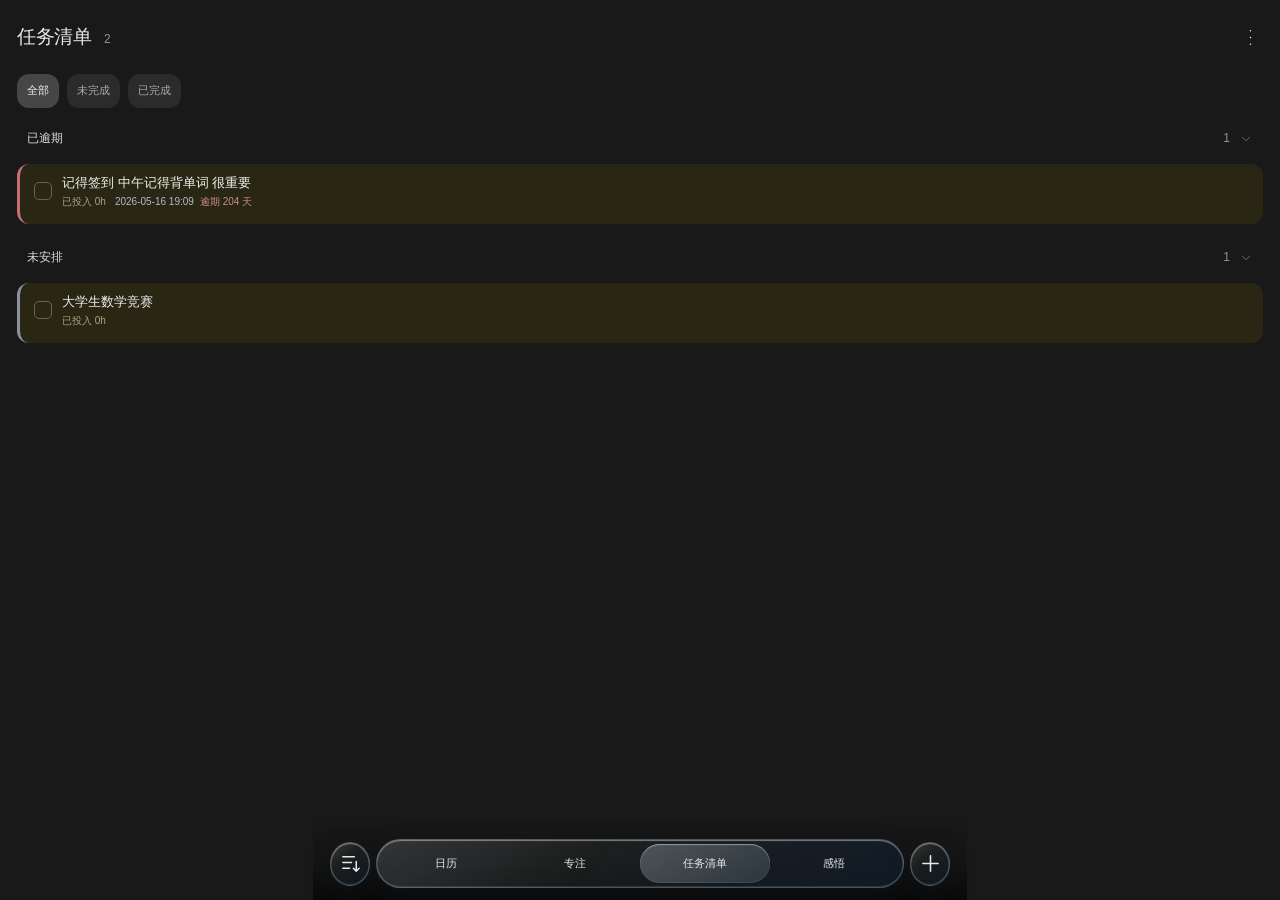
==== commit 94431976: "Add independent Android tablet package and account sync" ====
--- a/replica/index.html
+++ b/replica/index.html
@@ -1,2 +1,2 @@
 <!doctype html>
-<html lang="zh-CN"><head><meta charset="utf-8"><meta name="viewport" content="width=device-width,initial-scale=1,viewport-fit=cover"><meta name="theme-color" content="#191919"><meta name="apple-mobile-web-app-capable" content="yes"><meta name="apple-mobile-web-app-status-bar-style" content="black-translucent"><title>序 · 日程</title><link rel="icon" href="icon.svg"><link rel="manifest" href="manifest.webmanifest"><link rel="stylesheet" href="style.css"></head><body><div id="app"></div><div id="overlay"></div><div id="toast" role="status" aria-live="polite"></div><input type="file" id="import-file" accept="application/json,.json" hidden><script src="app.js"></script><script src="focus-core.js"></script><script src="planner.js"></script><script src="focus.js"></script></body></html>
+<html lang="zh-CN"><head><meta charset="utf-8"><meta name="viewport" content="width=device-width,initial-scale=1,viewport-fit=cover"><meta name="theme-color" content="#191919"><meta name="apple-mobile-web-app-capable" content="yes"><meta name="apple-mobile-web-app-status-bar-style" content="black-translucent"><title>序 · 日程</title><link rel="icon" href="icon.svg"><link rel="manifest" href="manifest.webmanifest"><link rel="stylesheet" href="style.css"></head><body><div id="app"></div><div id="overlay"></div><div id="toast" role="status" aria-live="polite"></div><input type="file" id="import-file" accept="application/json,.json" hidden><script src="app.js"></script><script src="focus-core.js"></script><script src="planner.js"></script><script src="focus.js"></script><script src="tablet.js"></script><script src="sync-core.js"></script><script src="sync-ui.js"></script></body></html>
--- a/replica/style.css
+++ b/replica/style.css
@@ -96,6 +96,18 @@
 .month-status svg{display:block;width:6px;height:6px;margin:-1px}.month-event.done{color:#8b8b8b;background:#ffffff0a;opacity:.7;text-decoration:none}
 .month-event.done .month-event-label{text-decoration:line-through}.month-more{background:#ffffff08;border-radius:3px;min-height:15px;font-size:9px;line-height:15px;color:#8c8c8c;padding:0 2px}
 @media(max-width:350px){.month-cell{min-height:82px}.month-date .number,.month-date>.number:last-child{font-size:16px}.month-event,.month-more{font-size:8px}.task-labels,.task-calendar-tag,.task-parent-tag{max-width:60px}}
+
+/* Card density changes spacing, not the mobile text scale. Metadata uses the full row. */
+:root{--goal-pad:5px;--goal-gap:3px;--goal-lines:1;--goal-note-lines:1}
+:root[data-card-density=standard]{--goal-pad:9px;--goal-gap:5px;--goal-lines:2;--goal-note-lines:2}
+:root[data-card-density=relaxed]{--goal-pad:14px;--goal-gap:8px;--goal-lines:3;--goal-note-lines:3}
+html .task.goal-card{padding-top:var(--goal-pad);padding-bottom:var(--goal-pad)}
+.goal-card .task-main{display:block;flex:1 1 0;width:0;max-width:none;min-width:0;padding:0}
+.goal-card .task-title{display:-webkit-box;-webkit-box-orient:vertical;-webkit-line-clamp:var(--goal-lines);overflow:hidden}
+.goal-details{display:flex;align-items:baseline;flex-wrap:wrap;column-gap:9px;row-gap:2px;margin-top:var(--goal-gap);min-width:0}
+.goal-card .goal-details>.task-meta,.goal-card .goal-details>.goal-origin,.goal-card .goal-details>.task-deadline{margin:0;font-size:10px;line-height:1.35;max-width:100%}
+.goal-card .goal-note{display:-webkit-box;-webkit-box-orient:vertical;-webkit-line-clamp:var(--goal-note-lines);overflow:hidden;margin-top:var(--goal-gap)}
+.goal-card .goal-percent{flex-shrink:0;white-space:nowrap}.goal-card .task-fold{flex-shrink:0}
 
 /* Goal cards keep the existing compact touch layout and add derived time progress. */
 .goal-card{display:block;padding:10px 12px;border-left:3px solid var(--task-color);background:#292713}
@@ -136,6 +148,24 @@
 .calendar-glass .month-event.done{background:#ffffff0b;color:#a8adb4}.calendar-glass .month-scroll{scroll-padding-top:10px}
 @media(prefers-reduced-motion:reduce){.goal-progress>span{transition:none}}
 
+/* Actual focus heatmaps share the same scale in both calendar levels. */
+[data-heat="0"]{--heat-bg:#ffffff08;--heat-ink:#b0bdc4}
+[data-heat="1"]{--heat-bg:#365d53;--heat-ink:#d2e6dc}
+[data-heat="2"]{--heat-bg:#427d67;--heat-ink:#e2f1e6}
+[data-heat="3"]{--heat-bg:#4d9a7a;--heat-ink:#effaf2}
+[data-heat="4"]{--heat-bg:#62b78d;--heat-ink:#122c23}
+[data-heat="5"]{--heat-bg:#8ad6ae;--heat-ink:#122c23}
+.month-date.has-heat{background:none;border:0;box-shadow:none}
+.month-date.has-heat .number{background:var(--heat-bg);border-radius:6px;color:var(--heat-ink)}
+.heat-legend{display:flex;align-items:center;justify-content:center;gap:7px;flex-wrap:wrap;font-size:9px;color:#aabbb4;padding:15px 3px 20px}
+.heat-scale{display:flex;gap:4px}.heat-scale i{width:13px;height:13px;border-radius:4px;background:var(--heat-bg)}
+.heat-legend small{flex-basis:100%;text-align:center;font-size:9px;margin-top:4px}
+.mini-month.has-heat .mini-number[data-heat]{background:var(--heat-bg);color:var(--heat-ink);border:0;box-shadow:none;border-radius:3px}
+.mini-month.has-heat .mini-grid{gap:4px 2px}.mini-month.has-heat .mini-number{height:auto;aspect-ratio:1;min-width:0;font-size:10px}
+.month-date.has-heat.is-today .number{background:var(--blue);color:#fff}
+.mini-month.has-heat .mini-number.is-today{color:#fff;background-color:var(--blue)}
+.mini-month.has-heat{display:flex;flex-direction:column;justify-content:flex-start}.mini-month.has-heat .mini-weekdays,.mini-month.has-heat .mini-grid{width:100%}
+
 /* Compact mobile task scale; touch targets stay generous without oversized text. */
 .goal-card{padding:6px 8px;margin-bottom:6px;border-radius:12px}.goal-card-row{min-height:36px;gap:4px}
 .goal-card .task-title{font-size:13px;line-height:1.35}.goal-card .task-meta{font-size:10px;line-height:1.35;margin-top:3px}.goal-note{font-size:11px;line-height:1.35;margin-top:3px}
@@ -159,3 +189,153 @@
 .focus-duration-rail{position:absolute;width:3px;border-radius:3px;z-index:5;pointer-events:none}.time-block.focus-callout .time-block-main{padding:3px 6px!important}.time-block.focus-callout .coverage-caption{display:none!important}.time-block.focus-callout strong{display:block;font-size:11px;line-height:14px;white-space:nowrap;overflow:hidden;text-overflow:ellipsis}.time-block.focus-callout small{display:block!important;font-size:9px;line-height:11px;margin:1px 0 0;color:#bcd1d3}
 .choice-field-host{position:relative}.choice-native{position:absolute!important;width:1px!important;min-width:1px!important;height:1px!important;min-height:1px!important;opacity:0!important;pointer-events:none!important;overflow:hidden!important;padding:0!important;border:0!important}.choice-trigger{margin-left:auto;display:flex;align-items:center;justify-content:flex-end;gap:7px;min-height:42px;max-width:69%;padding:7px 0 7px 10px;font-size:12px;color:#c7d7d8;text-align:right}.choice-trigger span{overflow:hidden;text-overflow:ellipsis;white-space:normal;line-height:1.45}.choice-trigger .choice-chevron{width:13px;height:13px;flex-shrink:0;color:#84979b}.choice-field-host>select~.chevron{display:none}.choice-field-host>.choice-trigger:only-of-type{width:auto}.choice-swatch{display:inline-block;flex-shrink:0;width:9px;height:9px;border-radius:50%}
 dialog.choice-sheet{box-sizing:border-box;color:#e5eced;background:linear-gradient(150deg,#293538,#20292c);border:1px solid #70888c48;border-radius:22px 22px 0 0;width:min(calc(100% - 12px),472px);max-width:472px;max-height:85dvh;padding:0;margin:auto auto 0;box-shadow:0 -15px 65px #0007;overflow:hidden}dialog.choice-sheet::backdrop{background:#0008}.choice-header{display:flex;align-items:center;justify-content:space-between;padding:20px 20px 13px}.choice-header small{font-size:9px;color:#93a9ad;letter-spacing:1px}.choice-header h2{font-size:17px;margin:4px 0 0;font-weight:500}.choice-close{display:grid;place-items:center;width:32px;height:32px;background:#ffffff0a;border-radius:50%;color:#a8b9bd}.choice-close svg{width:16px;height:16px}.choice-list{max-height:calc(85dvh - 164px);overflow:auto;overscroll-behavior:contain;padding:0 12px calc(14px + var(--safe));scrollbar-width:none}.choice-option{display:flex;align-items:center;gap:12px;width:100%;min-height:51px;text-align:left;padding:13px 12px;font-size:13px;border:1px solid transparent;border-radius:12px;background:#ffffff03;margin:3px 0;color:#d8e3e4}.choice-option.is-selected{border-color:#9dbdb24d;background:#9cbab013}.choice-copy{flex:1}.choice-radio{display:grid;place-items:center;flex-shrink:0;margin-left:auto;width:17px;height:17px;border:1px solid #7b9295;border-radius:50%;color:#c5ddd3}.is-selected>.choice-radio,.create-goal-choice[aria-pressed=true]>.choice-radio{background:#adc9bd;border-color:#adc9bd;color:#21352b}.choice-radio svg{width:12px;height:12px}.importance-choice .choice-swatch{width:7px;height:24px;border-radius:4px}.choice-option:focus-visible,.choice-expand:focus-visible{outline:1px solid #bdd5ce;outline-offset:-2px}.choice-search{display:flex;align-items:center;gap:9px;margin:0 16px 7px;padding:9px 12px;border:1px solid #ffffff0b;background:#14202380;border-radius:11px}.choice-search svg{width:15px;height:15px;color:#9bb0b4}.choice-search input{width:100%;font-size:12px}.choice-hint{margin:6px 20px 11px;font-size:10px;color:#849fa5}.choice-family-row{display:flex;align-items:center;gap:3px}.choice-family-row .goal-choice{flex:1;min-width:0;width:auto}.choice-expand{width:30px;height:44px;display:grid;place-items:center;flex-shrink:0;color:#b0c2c7}.choice-expand svg{width:15px;height:15px}.choice-children{margin:3px 0 8px 13px;padding-left:8px;border-left:1px solid #78949b44}.choice-goal-copy{display:block;flex:1;min-width:0}.choice-goal-copy strong{display:block;overflow-wrap:anywhere;font-size:13px;font-weight:500;line-height:1.4}.choice-origin{display:block;font-size:10px;color:#a4bcc2;margin-top:3px;line-height:1.4}.choice-meta{display:block;font-size:10px;color:#91a6aa;margin-top:5px;line-height:1.4}.choice-percent{align-self:flex-start;white-space:nowrap;font-size:11px;color:#c4d4d4;display:flex;align-items:center;gap:4px;margin-top:3px}.choice-percent svg{width:11px;height:11px}.choice-progress{display:block;height:5px;border-radius:4px;overflow:hidden;background:#adc5d51c;margin-top:8px}.choice-progress i{display:block;width:100%;height:100%;background:#82bba5;transform-origin:left;border-radius:4px}.create-goal-choice{background:transparent;border-bottom:1px solid #718b8e22;border-radius:0;margin-bottom:7px;font-size:12px;color:#b7cfc5}.create-goal-choice>svg{width:17px;height:17px}
+
+.screen:has(.clock-day){height:100dvh;overflow:hidden;padding-bottom:0}.clock-week{margin-bottom:0;padding-top:0;padding-bottom:0}.clock-week .day{min-height:35px;font-size:13px}.clock-day{display:flex;flex-direction:column;min-height:0;height:calc(100dvh - 270px);padding:0 4px}.clock-face{flex:1;min-height:0;display:flex;align-items:center;justify-content:center}.schedule-clock{width:100%;height:100%;max-width:460px;overflow:visible;touch-action:pan-y}.clock-bed{fill:#111e241f;stroke:#c4d2d70c}.clock-sector{fill:var(--sector-color);fill-opacity:.25;stroke:var(--sector-color);stroke-opacity:.58;stroke-width:.8;cursor:pointer}.clock-sector.is-actual{fill-opacity:.42}.clock-sector.is-remainder{fill-opacity:.09;stroke-opacity:.25;stroke-dasharray:2 3}.clock-sector:focus-visible{outline:none;stroke:#ecf5ef;stroke-width:2}.clock-tick{stroke:#c6d5da80;stroke-width:.6;pointer-events:none}.clock-tick.hour-tick{stroke:#dfebecc9;stroke-width:1.1}.clock-hour{fill:#dae3e5;font:10px system-ui;pointer-events:none}.clock-now{stroke:#f0c9a6;stroke-width:1;pointer-events:none}.clock-now-dot{fill:#f0c9a6;pointer-events:none}.clock-center{fill:#dce9e4;font:26px system-ui;font-weight:300;pointer-events:none}.clock-subtitle{fill:#93ada6;font:8px system-ui;pointer-events:none}.clock-selection{height:49px;flex-shrink:0;text-align:center;padding:3px 12px;display:grid;place-items:center}.clock-selection button{max-width:100%;min-width:0}.clock-selection strong{display:block;font-size:12px;line-height:17px;font-weight:400;overflow:hidden;white-space:nowrap;text-overflow:ellipsis}.clock-selection small{font-size:10px;color:#a8c2b5;display:block;margin-top:4px}.clock-selection p{font-size:10px;color:#a3bab0;line-height:1.5}.clock-records-link{flex-shrink:0;height:32px;font-size:10px;color:#bbd0c4}
+.schedule-clock text{stroke:none}
+.clock-spiral-track{fill:none;stroke:#d9e5e714;stroke-width:10;pointer-events:none}.clock-leader{fill:none;stroke-width:1;pointer-events:none}.clock-callout{cursor:pointer}.clock-callout-bed{fill:#1a2b35df;stroke:#bdd7df3b;stroke-width:1}.clock-callout-name{fill:#edf3f4;font:17px system-ui;pointer-events:none}.clock-callout-time{fill:#b5c9ce;font:13px system-ui;pointer-events:none}.clock-inner-label{cursor:pointer}.clock-inner-label text{font:10px system-ui;pointer-events:none}.clock-selection{display:flex;align-items:center;justify-content:space-between;text-align:left;gap:8px;height:64px;padding:5px 8px;flex-shrink:0}.clock-selected-copy{min-width:0;flex:1}.clock-selection .session-check{position:static;display:grid;place-items:center;flex-shrink:0;width:44px;height:44px;min-width:44px;transform:none}.clock-edit{width:40px;height:44px;flex-shrink:0}.clock-sector.is-done{fill-opacity:.45!important}.focus-duration-choice{display:flex;align-items:center;gap:10px;padding:12px 0;font-size:13px}.focus-duration-choice input{accent-color:#9ccec2}.focus-duration-inputs{display:flex;gap:10px;margin:12px 0}.focus-duration-inputs label{flex:1;min-width:0;font-size:11px;color:#a8bfc0}.focus-duration-inputs input{display:block;width:100%;padding:10px 6px;border-radius:9px;background:#ffffff10;font-size:18px;text-align:center;color:#ecf4f4}.focus-correct{min-height:36px;min-width:42px;color:#a6d0c4;font-size:11px}
+.clock-callout-name{font-size:20px}.clock-callout-time{font-size:14px}.clock-selection .session-check>span{width:24px;height:24px;border:1px solid #b0c8c2;border-radius:50%;display:grid;place-items:center}.clock-selection .session-check.checked>span{background:#96c7b5;color:#10251e}.clock-selection .session-check svg{width:17px;height:17px}
+.schedule-clock .clock-sector.clock-plan{fill:none!important;stroke:var(--sector-color);stroke-width:2;stroke-opacity:.8;stroke-dasharray:4 3;stroke-linecap:round}.schedule-clock .clock-sector.clock-plan.is-done{stroke-opacity:.4}.schedule-clock .clock-sector.clock-plan:focus-visible{stroke-width:3;stroke-opacity:1}.clock-plan-hit{fill:none;stroke:transparent;stroke-width:12;pointer-events:stroke;cursor:pointer}.schedule-clock .clock-sector.is-actual{fill-opacity:1;stroke:var(--sector-color);stroke-width:.5}.clock-inner-label rect{stroke:#14212a88;stroke-width:.5}
+.clock-edit small{font-size:9px;margin-top:0}.clock-edit svg{width:18px;height:18px}
+:root[data-material=glass] .dock .round,:root[data-material=glass] .dock .switcher,:root[data-material=glass] .menu,:root[data-material=glass] .dialog,:root[data-material=glass] .focus-timer,:root[data-material=glass] dialog.choice-sheet{background:linear-gradient(135deg,#e2f1ff25,#d3eff30c 40%,#101f32a6);border:1px solid #e6f6ff45;box-shadow:inset 0 1px 1px #ffffff6b,inset 0 -1px 1px #91c3d832,0 8px 24px #07131e42;backdrop-filter:blur(14px) saturate(1.35);-webkit-backdrop-filter:blur(14px) saturate(1.35)}
+:root[data-material=glass] .switcher:before{background:linear-gradient(145deg,#e6f5ff40,#abc7d329);box-shadow:inset 0 1px 1px #ffffff70,inset 0 -1px 1px #ffffff16}
+:root[data-material=glass] .edit-card,:root[data-material=glass] .setting-card{background:linear-gradient(135deg,#b1d2e513,#98bfd705 60%,#09192638);border:1px solid #d5eafa21;box-shadow:inset 0 1px #ffffff1a}
+@supports not (backdrop-filter:blur(1px)){:root[data-material=glass] .dock .round,:root[data-material=glass] .dock .switcher,:root[data-material=glass] .menu,:root[data-material=glass] .dialog{background:#293941f5}}
+.clock-period{display:flex;justify-content:center;gap:4px;flex-shrink:0;height:30px}.clock-period button{padding:3px 16px;font-size:11px;border-radius:12px;color:#c3cece}.clock-period button[aria-pressed="true"]{background:#dce9e527;color:#fff}.clock-legend{flex:0 1 114px;min-height:34px;overflow:auto;scrollbar-width:thin;text-align:left;padding:0 7px}.clock-legend-item{display:flex;align-items:center;gap:9px;width:100%;text-align:left;min-height:42px;padding:5px 0;border-bottom:1px solid #ffffff12}.clock-legend-item>i{width:9px;height:9px;flex-shrink:0;border-radius:2px}.clock-legend-item>span{flex:1;min-width:0}.clock-legend-item strong{display:block;font-size:12px;font-weight:400;white-space:nowrap;overflow:hidden;text-overflow:ellipsis}.clock-legend-item small{font-size:10px;display:block;color:#bdc8c9;margin-top:3px}.clock-legend-item>svg{width:13px;height:13px;color:#a0b4b4}.clock-legend-item.is-remainder{opacity:.55}.schedule-clock .clock-sector{fill-opacity:1;stroke:#101c24;stroke-width:1}.schedule-clock .clock-sector.is-actual{fill-opacity:1}.schedule-clock .clock-sector.is-remainder{fill-opacity:.26;stroke-dasharray:2 3}.schedule-clock .clock-sector-label{font:10px system-ui;pointer-events:none}.schedule-clock .clock-hour{font-size:14px;fill:#eef1f2}.schedule-clock .clock-center{font-size:18px}.schedule-clock .clock-now{stroke:#f2f4f4;stroke-width:1;pointer-events:none}.clock-face{overflow:hidden}.clock-day .clock-track{stroke-width:18}.clock-now-dot{fill:#f2f4f4}.clock-scale{pointer-events:none}
+@media(max-height:650px){.clock-legend{flex-basis:76px}.clock-period{height:26px}.clock-day .clock-records-link{height:24px}}
+.clock-track{fill:none;stroke:#c9e2df0c;stroke-width:14;pointer-events:none}.clock-sector{fill-opacity:.48;stroke:#d4ece94d;stroke-width:.6}.clock-sector.is-actual{fill-opacity:.66}.clock-sector.is-selected{stroke:#e9f4e7;stroke-opacity:1;stroke-width:1.6}.clock-sector.is-remainder{fill-opacity:.12;stroke-opacity:.2}.clock-cluster{cursor:pointer}.clock-cluster-hit{fill:transparent;stroke:none}.clock-cluster-dot{fill:#b6c9c8;fill-opacity:.2;stroke:#bdd8d07a;stroke-width:1}.clock-cluster text{fill:#dfebe4;font:10px system-ui;pointer-events:none}.clock-cluster:focus-visible{outline:none}.clock-cluster:focus-visible .clock-cluster-dot{stroke:#fff;stroke-width:2}
+.plan-remainder{opacity:.44;border-left-style:dashed!important}.same-plan-overlay{z-index:3}
+.alternative-list>div{display:flex;align-items:center;gap:10px;padding:8px 0;border-bottom:1px solid #ffffff0b;font-size:12px}.alternative-list span{flex:1;min-width:0;overflow-wrap:anywhere}.alternative-list small{font-size:10px;color:#9eb9b1}.alternative-list button{width:32px;height:32px;color:#9db0b4}.alternative-list svg{width:14px;height:14px}.focus-slot-options{margin:0 0 20px}.focus-slot-options h3{font-size:12px;font-weight:400;color:#b4c8c0}.focus-slot-options .choice-option{font-size:12px}
+/* More usable width and quieter type on phone calendars. */
+.screen:has(.calendar-stage){padding-left:8px;padding-right:8px}
+.calendar-head{margin-left:7px;margin-right:7px}
+.time-canvas{margin-left:0;margin-right:0}.time-blocks{left:39px}
+.time-tick{gap:5px}.time-tick>span{width:34px;font-size:9px;font-variant-numeric:tabular-nums}
+.time-block{border-left-width:2px;border-radius:5px}
+.time-block:has(.session-check){display:grid;grid-template-columns:minmax(0,1fr) 22px}
+.time-block-main{padding:4px 5px;min-width:0}
+.time-block strong,.time-block.focus-actual strong{font-size:11px;line-height:1.35;font-weight:400;overflow-wrap:anywhere}
+.time-block small{font-size:9px;line-height:1.3;overflow-wrap:anywhere;font-variant-numeric:tabular-nums;margin-top:2px}
+.time-block .time-note{font-size:10px;line-height:1.35}
+.time-block .session-check{position:static;width:22px;height:28px;align-self:start;max-height:100%}.session-check span{max-width:14px;max-height:14px}
+.time-block.short strong{font-size:10px}.time-block.short small{display:block;font-size:8px;margin-top:0}.time-block.tiny small{display:none}
+.time-block.tiny .time-block-main{padding-top:0;padding-bottom:0}
+.outside-hours{display:flex;align-items:center;gap:5px;flex-wrap:wrap;padding:5px 2px;font-size:9px;color:#bcc8cc;max-height:84px;overflow:auto}
+.outside-hours>span{flex-basis:100%;color:#92a6af}.outside-hours button{text-align:left;font-size:10px;padding:4px 7px;border:1px solid #b2c8d02b;border-radius:6px;overflow-wrap:anywhere;max-width:100%}
+.screen:has(.month-scroll){padding-left:7px;padding-right:7px}.month-grid{column-gap:2px}.month-event,.dense-day .month-event{font-size:8.5px;line-height:1.45;padding:3px 2px}.month-event time{font-size:7.5px;letter-spacing:-.25px;white-space:normal;overflow-wrap:anywhere}.month-event-label{position:relative;padding-right:0}.month-status{display:inline-block;vertical-align:middle;margin-left:2px}
+.timetable-canvas{grid-template-columns:27px repeat(7,minmax(0,1fr))}.timetable-strip{padding-left:27px}.timetable-event{font-size:8px;padding:3px 2px;line-height:1.4}.timetable-event small{font-size:7px;line-height:1.3;overflow-wrap:anywhere}.timetable-axis>span{font-size:7px}
+
+/* Use the reference month proportions; never split a weekly card into narrow lanes. */
+.month-event-label{-webkit-line-clamp:4;white-space:normal;line-height:1.45}
+.month-event time{line-height:1.45;margin-top:2px}.month-items{gap:4px}
+.calendar-stage[data-level=Timetable]>.weekdays{padding-left:27px}
+.timetable-event,.timetable-event.plan-shadow{font-size:8.5px;padding:4px 3px;z-index:2}
+.timetable-event strong{display:-webkit-box;-webkit-line-clamp:3;-webkit-box-orient:vertical;overflow:hidden;font-size:8.5px;font-weight:400;line-height:12px;white-space:normal;overflow-wrap:anywhere}
+.timetable-event small{display:block;font-size:7.5px;line-height:10px;margin-top:2px;white-space:nowrap;font-variant-numeric:tabular-nums}
+.timetable-duration{position:absolute;left:1px;width:2px;border-radius:2px;background:var(--event-color);opacity:.7;pointer-events:none;z-index:1}
+.timetable-event.offset-label{border-top:1px solid #b1c6c738}
+/* No readable label may change the time geometry or escape the bounded canvas. */
+.timetable-canvas,.time-canvas{overflow:hidden}
+.timetable-day{background:repeating-linear-gradient(transparent 0 calc(var(--axis-hour) - 1px),#ffffff14 calc(var(--axis-hour) - 1px) var(--axis-hour))}
+.timetable-event{min-height:0;box-sizing:border-box}.timetable-event strong{-webkit-line-clamp:var(--label-lines,3)}.timetable-event.tiny-record{padding:0;border-left-width:2px;min-height:0}
+.timetable-event.tiny-record strong,.timetable-event.tiny-record small{display:none}
+.timetable-day{min-width:0;overflow:hidden}.timetable-event{max-width:100%;border-right:2px solid transparent;border-bottom:2px solid transparent;background-clip:padding-box}.timetable-event strong{font-size:8px;line-height:11px;word-break:normal;overflow-wrap:anywhere}.timetable-event.plan-shadow{padding:0;opacity:.45;border-left-width:2px}.timetable-event.plan-shadow strong,.timetable-event.plan-shadow small{display:none}.timetable-event.focus-actual{background:color-mix(in srgb,var(--event-color) 55%,#1d2d37);color:#fff}.timetable-event:focus-visible{outline:1px solid #d9e7e5;outline-offset:-1px}
+.timetable-records{display:grid;grid-template-columns:repeat(7,minmax(0,1fr));padding-left:27px;gap:2px;margin:-4px 0 4px}
+.timetable-records button{font-size:9px;min-height:28px;color:#b3d1ca;border-radius:5px;background:#ffffff08}
+.day-records-link{font-size:10px;min-height:30px;color:#a4c9bd;padding:3px 4px;text-align:left}
+.timeline-record-list{max-height:58dvh;overflow:auto}.timeline-record-list button{display:block;text-align:left;width:100%;padding:12px 3px;border-bottom:1px solid #ffffff14}
+.timeline-record-list strong{font-size:12px;font-weight:400;display:block;overflow-wrap:anywhere}.timeline-record-list small{display:block;font-size:10px;color:#a6bbb7;margin-top:5px}
+.timetable-axis>span:first-child{transform:none}.timetable-axis>span:last-child{transform:translateY(-100%)}
+.timetable-canvas{grid-template-columns:32px repeat(7,minmax(0,1fr))}.timetable-strip,.timetable-records{padding-left:32px}.timetable-event{display:flex;flex-direction:column;align-items:center;justify-content:center;text-align:center;padding:5px 2px;border-left-width:0;border-right:3px solid transparent;border-bottom:3px solid transparent;border-radius:7px;background:color-mix(in srgb,var(--event-color) 35%,#263643);color:#f4f5f6}.timetable-event strong{font-size:12px;line-height:17px;font-weight:400;max-width:100%;-webkit-line-clamp:var(--label-lines);text-align:center}.timetable-event small{font-size:9px;line-height:12px;margin-top:7px;color:inherit;opacity:.8}.timetable-event.focus-actual{background:color-mix(in srgb,var(--event-color) 48%,#263643)}.timetable-event.plan-shadow{border-left:2px solid var(--event-color);border-right:0;border-bottom:0}.timetable-records button{min-height:34px;font-size:10px}.timetable-records button small{display:block;font-size:8px;color:#aab9bb;margin-top:2px}.timetable-axis>span{font-size:9px}.timetable-day{border-left-color:#ffffff10}
+.statistics-board{padding:2px 5px 105px;max-width:100%}.stats-card{background:#182724df;border:1px solid #b9d1c016;border-radius:17px;padding:16px 13px;margin:0 0 12px;min-width:0}
+.stats-card h2{font-size:12px;font-weight:500;color:#b6cfc3;margin:0 0 17px}.stats-card>header{display:flex;align-items:center;justify-content:space-between;gap:5px;flex-wrap:wrap;margin-bottom:14px}.stats-card>header h2{margin:0}
+.stats-metrics{display:grid;grid-template-columns:repeat(3,minmax(0,1fr));gap:7px;text-align:center}.stats-metrics small{font-size:9px;color:#9bafa6;display:block;margin-bottom:8px}.stats-metrics strong{font-size:22px;font-weight:400;font-variant-numeric:tabular-nums;overflow-wrap:anywhere;color:#dcebe1;line-height:1.3}.day-metrics{grid-template-columns:repeat(2,minmax(0,1fr))}
+.stats-date-controls{display:flex;gap:3px;align-items:center;max-width:100%}.stats-date-controls button{width:27px;min-height:32px;display:grid;place-items:center;color:#acbccc}.stats-date-controls svg{width:14px;height:14px}.stats-date-controls input{font-size:10px;min-width:0;width:108px;color:#bfcfc8;min-height:32px}
+.stats-donut{width:174px;height:174px;max-width:100%;border-radius:50%;display:grid;place-items:center;margin:8px auto 20px}.stats-donut>div{width:116px;height:116px;border-radius:50%;background:#1c2b28;display:flex;flex-direction:column;justify-content:center;text-align:center}.stats-donut strong{font-size:21px;font-weight:400;color:#e1eae4}.stats-donut small{font-size:9px;color:#94afa1;margin-top:5px}
+.stats-goals{display:grid;gap:12px}.stats-goal-row{display:flex;align-items:center;gap:9px;min-width:0;font-size:11px}.stats-goal-row>i{width:8px;height:8px;border-radius:50%;flex-shrink:0}.stats-goal-row>span{flex:1;min-width:0;overflow-wrap:anywhere;line-height:1.5}.stats-goal-row small{display:block;font-size:9px;color:#95aba1}.stats-goal-row b{font-size:10px;font-weight:400;color:#a7c5b7;flex-shrink:0;font-variant-numeric:tabular-nums}
+.stats-empty{font-size:11px;color:#96ada1;text-align:center;line-height:1.8;padding:28px 4px}.stats-records-button{display:block;margin:18px auto 0;padding:8px 17px;min-height:36px;border-radius:18px;background:#aec8b918;color:#b9d4c3;font-size:10px}
+.stats-hours,.stats-trend{display:flex;align-items:stretch;height:110px;gap:3px;padding:0 0 17px;border-bottom:1px solid #abc6b526;margin:10px 0 0}
+.stats-hour,.stats-trend-point{flex:1;min-width:0;position:relative;display:flex;align-items:end}.stats-hour i,.stats-trend-point i{display:block;width:100%;background:#82b69f;min-height:1px;border-radius:3px 3px 0 0}.stats-hour small,.stats-trend-point small{position:absolute;top:calc(100% + 5px);left:50%;transform:translateX(-50%);font-size:8px;color:#9bb0a5}.stats-trend-point.selected i{background:#d0b38e}
+.stats-note{font-size:9px;color:#8da99c;line-height:1.6;margin:10px 0 0}.stats-record-list{max-height:58dvh;overflow:auto}.stats-record-list>div{padding:12px 1px;border-bottom:1px solid #ffffff12}.stats-record-list strong{display:block;font-size:12px;font-weight:400;overflow-wrap:anywhere}.stats-record-list small{display:block;font-size:10px;color:#a9c3b5;margin-top:6px}
+@media(max-width:350px){.stats-card{padding:13px 10px}.stats-metrics strong{font-size:19px}.stats-date-controls input{width:105px}}
+.screen:has(.clock-day) .calendar-head{margin-bottom:8px}
+.screen:has(.clock-day) .weekdays{margin-bottom:2px}
+.week-strip.clock-week{margin-bottom:8px}
+.week-strip.clock-week .day{height:38px;min-height:38px}
+.clock-day{gap:8px;padding:0 2px}
+.clock-selection{height:auto;min-height:60px;padding:6px 8px 6px 10px;border-left:2px solid var(--task-color);border-radius:3px 8px 8px 3px;background:#10212c45;align-items:center;gap:4px}
+.clock-selection strong{white-space:normal;overflow:visible;overflow-wrap:anywhere;font-size:12px;line-height:1.4;font-weight:400}
+.clock-selection small{display:block;line-height:1.5;font-size:10px;margin-top:4px;color:#c9d7db}
+.clock-status{display:flex;align-items:center;justify-content:space-between;gap:8px;font-size:10px;color:var(--task-color);margin-bottom:3px}
+.clock-status button{font-size:10px;color:#dbe9ef;padding:3px 0 3px 8px;min-height:24px}
+.clock-selection .clock-edit{flex:0 0 32px;width:32px}
+.clock-selection .session-check{flex:0 0 34px;width:34px}
+.clock-face.clock-orbit{position:relative;display:grid;grid-template-columns:17% minmax(0,1fr) 17%;grid-template-rows:auto minmax(120px,1fr) auto;gap:8px 3px;align-items:stretch;overflow:visible;isolation:isolate}
+.clock-orbit .schedule-clock{grid-area:2 / 2;max-width:none;min-width:0;min-height:0;width:100%;height:100%;align-self:center;z-index:1}
+.clock-zone{display:flex;flex-direction:column;justify-content:space-evenly;gap:7px;z-index:2;min-width:0}
+.clock-zone-top,.clock-zone-bottom{display:grid;grid-template-columns:repeat(2,minmax(0,1fr));align-items:stretch;gap:7px 14px}
+.clock-zone-top{grid-area:1 / 1 / 2 / 4}.clock-zone-bottom{grid-area:3 / 1 / 4 / 4}.clock-zone-left{grid-area:2 / 1}.clock-zone-right{grid-area:2 / 3}
+.clock-orbit .clock-callout{display:block;min-width:0;min-height:40px;text-align:left;padding:0;color:#edf2f4;border:0;background:none;font:inherit;cursor:pointer}
+.clock-callout-bed{display:block;border-left:1.5px solid var(--task-color);border-radius:2px 5px 5px 2px;padding:3px 5px;background:#10232e55;box-shadow:none;min-height:100%}
+.clock-orbit .clock-callout-name{display:block;font-family:system-ui,"Microsoft YaHei",sans-serif;font-size:10px;line-height:1.35;font-weight:400;letter-spacing:0;overflow-wrap:anywhere;white-space:normal;color:#edf2f4}
+.clock-orbit .clock-callout-time{display:block;font-family:system-ui,sans-serif;font-size:8px;line-height:1.4;color:#bbcbd3;font-variant-numeric:tabular-nums;margin-top:2px;white-space:nowrap}
+.clock-connectors{position:absolute;inset:0;width:100%;height:100%;pointer-events:none;z-index:0;overflow:visible}
+.clock-connectors path{fill:none;stroke-width:.65;opacity:.3}
+.clock-connectors circle{r:1.3px;stroke:none;opacity:.65}
+.clock-records-link{flex-shrink:0;min-height:30px;margin:0;font-size:10px}
+.clock-day[data-labels="inside"] .clock-face{overflow:hidden}
+@media(max-height:650px){.screen:has(.clock-day){padding-top:8px}.clock-day{gap:5px}.clock-selection{padding:6px 8px;min-height:60px}.clock-selection strong{font-size:12px}.clock-orbit .clock-callout-name{font-size:10px}.clock-orbit .clock-callout-time{font-size:8px}.clock-callout-bed{padding:3px 4px}.clock-face.clock-orbit{grid-template-rows:auto minmax(70px,1fr) auto;gap:4px 2px}.clock-zone{gap:4px}}
+.clock-orbit:has(.clock-zone-left:empty):has(.clock-zone-right:empty){grid-template-columns:0 minmax(0,1fr) 0}
+.clock-zone:empty{display:none}
+.clock-pages{display:flex;align-items:center;justify-content:center;gap:24px;flex-shrink:0;font-size:10px;color:#c6d6dc;min-height:30px}.clock-pages button{min-height:30px;padding:0 10px;background:#172b3766;border-radius:10px}
+.clock-face.clock-orbit{grid-template-rows:auto minmax(120px,1fr) auto}
+.clock-zone-top .clock-callout:last-child:nth-child(odd),.clock-zone-bottom .clock-callout:last-child:nth-child(odd){grid-column:1 / -1}
+@media(max-height:650px){.clock-face.clock-orbit{grid-template-rows:auto minmax(70px,1fr) auto}}
+.clock-orbit .clock-callout-name,.clock-font-preview{font-size:var(--clock-task-font,10px)}
+.clock-orbit .clock-callout-time,.clock-font-preview small{font-size:calc(var(--clock-task-font,10px) * .8)}
+.clock-selection strong{font-size:calc(var(--clock-task-font,10px) + 2px)}
+.clock-selection small{font-size:var(--clock-task-font,10px)}
+.clock-font-setting{padding-bottom:8px}.clock-font-setting output{font-size:16px;font-variant-numeric:tabular-nums;color:#b5dbcf;min-width:24px;text-align:center}
+.clock-font-controls{display:flex;align-items:center;gap:10px;padding:0 10px}.clock-font-controls button{width:40px;height:40px;font-size:22px;background:#ffffff0b;border-radius:10px;flex-shrink:0}.clock-font-controls input{flex:1;min-width:0;height:40px;accent-color:#a6d2c4;cursor:pointer}
+.clock-font-preview{margin:8px 16px;padding:8px 10px;border-left:2px solid #82b69f;background:#ffffff05;line-height:1.4;overflow-wrap:anywhere}.clock-font-preview small{display:block;margin-top:3px;color:#b6c6c8}
+.clock-font-footer{display:flex;align-items:center;justify-content:space-between;gap:8px;padding:0 14px;font-size:10px;color:#9fb3b7}.clock-font-footer button{min-height:36px;color:#bdd8cf;padding:6px}
+.clock-callout.is-highlighted .clock-callout-bed{background:#152d3ac9;box-shadow:inset 0 0 0 1px #c3dbe528}
+.clock-connectors path{stroke-width:1;opacity:.8}
+/* Day timeline: one collision layout, with an execution rail inside each task. */
+.daily-timeline .time-block{background:color-mix(in srgb,var(--event-color) 14%,#12222cdd);border-radius:5px;border-left-width:2px;box-shadow:none;isolation:isolate}
+.daily-timeline .time-block.focus-actual{background:color-mix(in srgb,var(--event-color) 18%,#12222cdd)!important;box-shadow:none}
+.daily-timeline .time-block.plan-shadow{opacity:.65;background:#24364570!important}
+.daily-timeline .time-block-main{position:relative;z-index:1;display:flex;flex-direction:column;justify-content:center;gap:2px;padding:3px 6px;overflow:visible;min-width:0;min-height:0;height:100%}
+.daily-timeline .time-block-main strong{display:block;white-space:normal;overflow:visible;text-overflow:clip;overflow-wrap:anywhere;line-height:1.25;font-weight:400;text-decoration:none;-webkit-line-clamp:unset}
+.daily-timeline .time-block-main small{display:block!important;white-space:nowrap;overflow:visible;line-height:1.15;margin:0;color:#cbd6dc}
+.daily-timeline .time-block.timeline-inline .time-block-main{display:grid;grid-template-columns:minmax(0,1fr) auto;align-items:center;gap:8px;padding-top:1px;padding-bottom:1px}
+.daily-timeline .time-block .session-check{position:relative;z-index:2;align-self:center;min-width:22px}
+.daily-timeline .time-block .time-note{line-height:1.2;margin:0;font-size:9px}
+.timeline-note-hidden{display:none!important}.timeline-execution{position:absolute;inset:0;z-index:0;pointer-events:none}.timeline-execution i{position:absolute;left:0;right:0;background:color-mix(in srgb,var(--event-color) 15%,transparent);border-left:3px solid var(--event-color);border-top:1px solid #ffffff18;border-bottom:1px solid #ffffff18}
+.daily-timeline .timeline-micro .time-block-main{opacity:0}.daily-timeline .timeline-micro .session-check{display:none}
+.timeline-toolbar{display:flex;align-items:center;justify-content:space-between;gap:8px;margin-top:5px}.timeline-toolbar .day-records-link{margin:0;padding:4px 3px;min-height:28px;font-size:10px}.timeline-toolbar>span{font-size:9px;color:#b2c4cc}.screen:has(.daily-timeline) .range-instruction{margin-top:0;font-size:8px;opacity:.75}
+.timeline-source{display:flex;align-items:center;gap:8px;border-bottom:1px solid #ffffff10}.timeline-source>button:first-child{flex:1}.timeline-source .session-check{flex:0 0 40px}
+.screen:has(.daily-timeline) .today-button{position:static;transform:none;inset:auto;flex-shrink:0;width:34px;height:34px;min-height:34px;border-radius:9px;box-shadow:none;background:#23364460}.screen:has(.daily-timeline) .today-button svg{width:20px;height:20px}.screen:has(.daily-timeline) .today-button>span{font-size:10px}.timeline-toolbar>span{margin-left:auto}
+.daily-timeline .time-block:has(.session-check){grid-template-rows:minmax(0,1fr);align-items:stretch}
+.daily-timeline .time-block .session-check{height:100%;max-height:28px;min-height:0;min-width:0;overflow:hidden}
+.daily-timeline .time-block .session-check>span{width:min(14px,100%);height:min(14px,100%);min-height:0;min-width:0;flex-shrink:1}
+.screen:has(.daily-timeline) .today-button{position:relative}
+.screen:has(.daily-timeline) .today-button>span{position:absolute;left:50%;top:50%;transform:translate(-50%,-12%);font-size:8px;line-height:1;margin:0}
+.sync-conflict{font:11px/1.45 system-ui;white-space:pre-wrap;overflow-wrap:anywhere;max-height:155px;overflow:auto;padding:8px;background:#101b22;border-radius:6px}
+@media(min-width:740px){
+ #app{max-width:1440px;width:100%;margin:0 auto;min-height:100dvh;border:0;border-radius:0}
+ #app>.screen:has(.tablet-agenda){display:grid;grid-template-columns:minmax(0,1fr) clamp(235px,28vw,340px);grid-template-rows:auto auto minmax(0,1fr);column-gap:16px;align-content:start;padding:14px 16px calc(70px + var(--safe));min-height:100dvh}
+ .screen:has(.tablet-agenda)>.calendar-head{grid-column:1/-1;margin:0 0 6px}
+ .tablet-views{grid-column:1/-1;display:flex;gap:5px;padding:0 0 9px}
+ .tablet-views button{border:1px solid #ffffff20;border-radius:7px;padding:4px 15px;min-height:34px;font-size:12px;color:#cfdae5;background:#15212b55}
+ .tablet-views button[aria-pressed=true]{background:#284358;color:#eef7ff;border-color:#76b9df80}
+ .screen:has(.tablet-agenda)>.calendar-viewport{grid-column:1;grid-row:3;min-width:0}
+ .tablet-agenda{grid-column:2;grid-row:3;min-width:0;min-height:0;max-height:calc(100dvh - 185px);display:flex;flex-direction:column;background:#182633d9;border:1px solid #a8c8d22b;border-radius:12px;overflow:hidden}
+ .tablet-agenda header{padding:11px 13px;border-bottom:1px solid #ffffff1b}.tablet-agenda header>small{font-size:11px;color:#a7bac7;font-variant-numeric:tabular-nums}.tablet-agenda h2{margin:2px 0;font-size:16px;font-weight:600}.tablet-agenda h2 span{font-size:11px;color:#aac3cf;margin-left:5px}
+ .tablet-records{overflow:auto;overscroll-behavior:contain;min-height:0}.tablet-records>p{margin:12px;font-size:12px;color:#a7bac7}
+ .tablet-record{display:grid;grid-template-columns:minmax(56px,auto) minmax(0,1fr);gap:10px;align-items:start;width:100%;min-height:42px;padding:8px 11px;border-bottom:1px solid #ffffff12;text-align:left}.tablet-record:hover,.tablet-record:focus-visible{background:#36526455}
+ .tablet-record-time{font-size:10px;color:#9ecce0;font-variant-numeric:tabular-nums}.tablet-record-copy{overflow-wrap:anywhere}.tablet-record strong{display:block;font-size:13px;line-height:1.3;font-weight:500}.tablet-record small{display:block;margin-top:3px;font-size:11px;white-space:pre-wrap;color:#b5c6d0}
+ .screen:has(.tablet-agenda) .month-event-label{-webkit-line-clamp:3}.screen:has(.tablet-agenda) .month-event{font-size:11px;padding:3px 4px}.screen:has(.tablet-agenda) .month-event time{font-size:9px}
+ .screen:has(.tablet-agenda) .month-grid{column-gap:6px;row-gap:5px}.screen:has(.tablet-agenda) .month-cell{min-height:86px;padding:0 2px 6px;border-top:1px solid #ffffff16}.screen:has(.tablet-agenda) .month-date{min-height:28px;margin:2px 0 4px}.screen:has(.tablet-agenda) .month-date .number{width:26px;height:26px;font-size:13px}
+ .screen:has(.tablet-agenda)>.today-button{position:absolute;right:18px;top:62px;bottom:auto;width:34px;height:34px}.screen:has(.tablet-agenda)>.today-button span{top:17px}
+ #app>.dock{width:min(620px,85%);bottom:calc(12px + var(--safe))}.page{max-width:620px}.dialog{width:min(100%,560px)}
+}
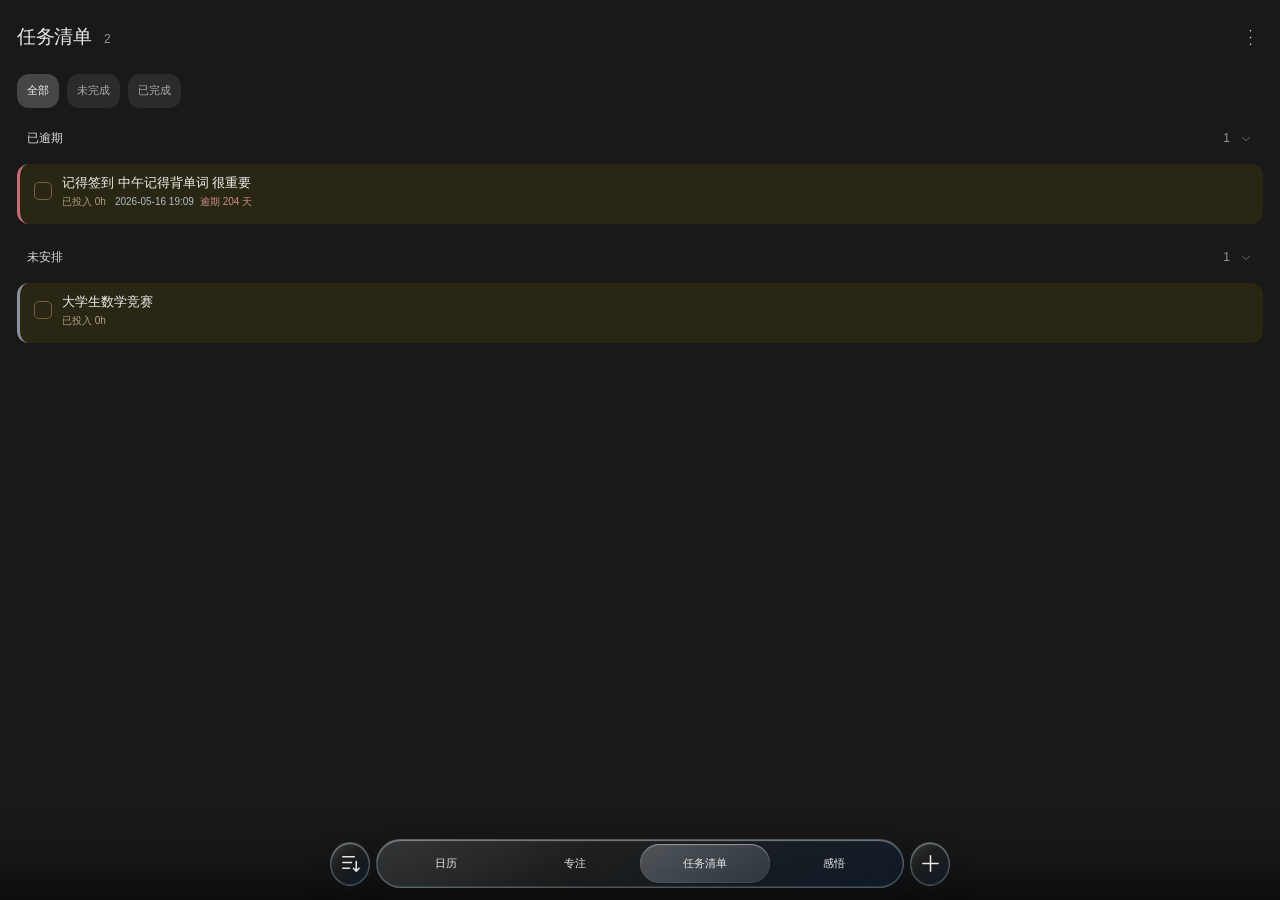
==== commit 453b8d53: "Release 执律蓉 1.12.0 with optional planning layout" ====
--- a/replica/index.html
+++ b/replica/index.html
@@ -1,2 +1,2 @@
 <!doctype html>
-<html lang="zh-CN"><head><meta charset="utf-8"><meta name="viewport" content="width=device-width,initial-scale=1,viewport-fit=cover"><meta name="theme-color" content="#191919"><meta name="apple-mobile-web-app-capable" content="yes"><meta name="apple-mobile-web-app-status-bar-style" content="black-translucent"><title>序 · 日程</title><link rel="icon" href="icon.svg"><link rel="manifest" href="manifest.webmanifest"><link rel="stylesheet" href="style.css"></head><body><div id="app"></div><div id="overlay"></div><div id="toast" role="status" aria-live="polite"></div><input type="file" id="import-file" accept="application/json,.json" hidden><script src="app.js"></script><script src="focus-core.js"></script><script src="planner.js"></script><script src="focus.js"></script><script src="tablet.js"></script><script src="sync-core.js"></script><script src="sync-ui.js"></script></body></html>
+<html lang="zh-CN"><head><meta charset="utf-8"><meta name="viewport" content="width=device-width,initial-scale=1,viewport-fit=cover"><meta name="theme-color" content="#191919"><meta name="apple-mobile-web-app-capable" content="yes"><meta name="apple-mobile-web-app-status-bar-style" content="black-translucent"><title>执律蓉</title><link rel="icon" href="icon.svg"><link rel="manifest" href="manifest.webmanifest"><link rel="stylesheet" href="style.css"><link rel="stylesheet" href="chain.css"></head><body><div id="app"></div><div id="overlay"></div><div id="toast" role="status" aria-live="polite"></div><input type="file" id="import-file" accept="application/json,.json" hidden><script src="app.js"></script><script src="focus-core.js"></script><script src="planner.js"></script><script src="focus.js"></script><script src="tablet.js"></script><script src="sync-core.js"></script><script src="sync-ui.js"></script><script src="chain.js"></script></body></html>
--- a/replica/style.css
+++ b/replica/style.css
@@ -321,6 +321,9 @@
 .screen:has(.daily-timeline) .today-button{position:relative}
 .screen:has(.daily-timeline) .today-button>span{position:absolute;left:50%;top:50%;transform:translate(-50%,-12%);font-size:8px;line-height:1;margin:0}
 .sync-conflict{font:11px/1.45 system-ui;white-space:pre-wrap;overflow-wrap:anywhere;max-height:155px;overflow:auto;padding:8px;background:#101b22;border-radius:6px}
+.calendar-glass .month-title small{color:#e1e8ef}
+.calendar-glass .month-controls .icon-button{color:#e0e8ef}
+.schedule-dates .time-fields input{min-width:0;width:100%}
 @media(min-width:740px){
  #app{max-width:1440px;width:100%;margin:0 auto;min-height:100dvh;border:0;border-radius:0}
  #app>.screen:has(.tablet-agenda){display:grid;grid-template-columns:minmax(0,1fr) clamp(235px,28vw,340px);grid-template-rows:auto auto minmax(0,1fr);column-gap:16px;align-content:start;padding:14px 16px calc(70px + var(--safe));min-height:100dvh}
@@ -338,4 +341,5 @@
  .screen:has(.tablet-agenda) .month-grid{column-gap:6px;row-gap:5px}.screen:has(.tablet-agenda) .month-cell{min-height:86px;padding:0 2px 6px;border-top:1px solid #ffffff16}.screen:has(.tablet-agenda) .month-date{min-height:28px;margin:2px 0 4px}.screen:has(.tablet-agenda) .month-date .number{width:26px;height:26px;font-size:13px}
  .screen:has(.tablet-agenda)>.today-button{position:absolute;right:18px;top:62px;bottom:auto;width:34px;height:34px}.screen:has(.tablet-agenda)>.today-button span{top:17px}
  #app>.dock{width:min(620px,85%);bottom:calc(12px + var(--safe))}.page{max-width:620px}.dialog{width:min(100%,560px)}
+ #app>.dock::before{inset-inline:calc((100% - 100vw)/2);opacity:.78}
 }
--- a/replica/chain.css
+++ b/replica/chain.css
@@ -0,0 +1,140 @@
+.chain-mode, .chain-mode body { background:#f1f2f4; }
+.chain-mode #app { background:#f1f2f4; }
+#app > .chain-screen, .chain-history-page {
+  --chain-ink:#181c23;
+  --chain-muted:#626b79;
+  --chain-line:#edf0f3;
+  --chain-pink:#ec6b83;
+  --chain-shadow:0 8px 24px #2026330c, 0 1px 2px #2026330a;
+  color:var(--chain-ink);
+  background:#f1f2f4;
+  background-image:none;
+}
+#app > .chain-screen {
+  display:block;
+  min-height:100dvh;
+  height:auto;
+  max-width:950px;
+  margin:auto;
+  padding:14px clamp(13px,3vw,28px) calc(92px + var(--safe));
+  overflow:visible;
+}
+#app > .chain-screen::before, #app > .chain-screen::after { display:none; }
+.chain-header { display:flex; align-items:center; justify-content:space-between; gap:8px; margin:2px 0 15px; }
+.chain-header h1 { margin:0; font-size:25px; line-height:1.2; font-weight:760; }
+.chain-header > div { display:flex; gap:6px; }
+.chain-schedule-header { margin-bottom:9px; }
+.chain-schedule-header h1 { margin-inline-end:auto; }
+.chain-circle { background:#fff; color:#252a32; display:inline-grid; place-items:center; flex:none; border-radius:50%; width:40px; height:40px; padding:0; box-shadow:var(--chain-shadow); }
+.chain-circle svg { width:18px; height:18px; }
+.chain-weekbar, .chain-weekbar > div { display:flex; align-items:center; }
+.chain-weekbar { justify-content:space-between; gap:6px; }
+.chain-weekbar strong { min-width:0; font-size:13px; color:#515966; font-variant-numeric:tabular-nums; }
+.chain-weekbar .chain-circle { width:32px; height:34px; box-shadow:none; background:transparent; }
+.chain-queue header button { min-height:36px; font-size:12px; color:#08795e; font-weight:700; }
+.chain-count, .chain-feedback { margin:5px 0 10px; color:var(--chain-muted); font-size:12px; padding:5px 6px; }
+.chain-count b { color:var(--chain-ink); }
+.chain-feedback { display:flex; align-items:center; justify-content:space-between; gap:6px; border-radius:99px; padding:4px 12px; background:#e1f5ee; color:#08795e; font-weight:650; }
+.chain-feedback span { min-width:0; overflow:hidden; text-overflow:ellipsis; white-space:nowrap; }
+.chain-feedback button { min-height:32px; flex:none; }
+.chain-card { border-radius:22px; background:white; box-shadow:var(--chain-shadow); }
+.chain-week { padding:12px 9px 10px; }
+.chain-dates, .chain-grid { --axis:22px; display:grid; grid-template-columns:var(--axis) repeat(7,minmax(0,1fr)); }
+.chain-dates { text-align:center; margin-bottom:5px; }
+.chain-dates small { display:block; margin-bottom:2px; color:#646e7c; font-size:10px; font-weight:600; }
+.chain-dates b { display:inline-grid; place-items:center; width:24px; height:24px; border-radius:50%; font-size:12px; }
+.chain-dates .is-current { background:#171b22; color:white; }
+.chain-grid { position:relative; height:clamp(320px,49dvh,495px); }
+.chain-today { color:#08795e; align-self:end; min-height:26px; padding:0; font-size:11px; }
+.chain-hours { position:relative; color:#657182; font-size:10px; font-variant-numeric:tabular-nums; }
+.chain-hours span { position:absolute; right:4px; transform:translateY(-50%); }
+.chain-day-column { min-width:0; position:relative; background:repeating-linear-gradient(to bottom,#edf0f3 0 1px,transparent 1px calc(100% * 2 / 17)); }
+.chain-grid-target { position:absolute; inset:0; width:100%; }
+.chain-grid-target:focus-visible { outline-offset:-2px; }
+.chain-now { position:absolute; z-index:2; pointer-events:none; top:var(--top); left:calc(var(--axis) + (100% - var(--axis)) / 7 * var(--day)); width:calc((100% - var(--axis)) / 7); height:2px; border-radius:2px; background:#e4637c; }
+.chain-now::before { content:""; position:absolute; inset:-2px auto auto 0; width:6px; height:6px; border-radius:50%; background:inherit; }
+.chain-block { position:absolute; z-index:1; top:calc(var(--top) + 1px); height:max(4px,calc(var(--span) - 2px)); left:calc(var(--lane) / var(--lanes) * 100% + 1px); width:calc(100% / var(--lanes) - 2px); overflow:hidden; text-overflow:ellipsis; white-space:nowrap; padding:0 3px; border-radius:7px; font-size:clamp(9px,2.8vw,12px); line-height:1; font-weight:740; color:var(--tone); background:color-mix(in srgb,var(--tone) 14%,white); }
+.chain-block.is-fixed { background:#e9edf1; color:#535d6b; }
+.chain-block.is-done { background:var(--tone); color:#fff; }
+.chain-block.is-short { font-size:0; }
+.chain-legend { display:flex; flex-wrap:wrap; gap:6px 12px; margin:11px 5px; }
+.chain-legend span { display:flex; align-items:center; gap:5px; color:var(--chain-muted); font-size:11px; font-weight:620; }
+.chain-legend i, .chain-block-dots button { display:inline-block; border-radius:4px; width:12px; height:12px; background:#d9f3ea; }
+.chain-legend .chain-solid { background:#13ab81; }
+.chain-legend .chain-fixed { background:#e9edf1; }
+.chain-legend .chain-empty, .chain-block-dots .chain-empty { background:white; box-shadow:inset 0 0 0 1.5px #adb7c4; }
+.chain-extra { display:flex; flex-wrap:wrap; gap:3px; margin-bottom:9px; }
+.chain-extra button { min-height:25px; border-radius:6px; background:#eef0f2; font-size:10px; color:#414a56; overflow-wrap:anywhere; text-align:left; }
+.chain-queue { margin:10px 0; padding:11px 14px; }
+.chain-queue header { display:flex; justify-content:space-between; align-items:center; gap:6px; }
+.chain-queue h2 { margin:0; font-size:15px; }
+.chain-queue p { margin:4px 0; color:var(--chain-muted); font-size:12px; }
+.chain-pending { display:flex; flex-wrap:wrap; gap:7px; }
+.chain-pending button { min-height:38px; border-radius:9px; color:var(--tone); background:color-mix(in srgb,var(--tone) 12%,white); text-align:left; overflow-wrap:anywhere; }
+.chain-pending button[aria-pressed=true] { box-shadow:inset 0 0 0 2px currentColor; }
+.chain-pending small { margin-inline-start:5px; }
+.chain-goal { padding:7px 11px; margin:10px 0; }
+.chain-step-row { display:flex; gap:6px; align-items:center; border-bottom:1px solid var(--chain-line); padding:4px 0; }
+.chain-step .chain-step { margin-left:clamp(7px,2vw,18px); }
+.chain-step-title { text-align:left; flex:1; min-width:0; padding:7px 0; overflow-wrap:anywhere; font-size:14px; }
+.chain-step-title small { display:block; color:var(--chain-muted); white-space:pre-wrap; }
+.chain-step-check, .chain-step-add { flex:none; width:27px; height:35px; color:var(--tone); padding:4px; display:grid; place-items:center; }
+.chain-step-check::before { content:""; width:11px; height:11px; border-radius:4px; box-shadow:inset 0 0 0 1.5px #adb7c4; }
+.chain-step-check[aria-pressed=true]::before { display:none; }
+.chain-step-check svg { width:16px; height:16px; }
+.chain-step-add { font-size:19px; }
+.chain-block-dots { flex:none; display:flex; gap:3px; flex-wrap:wrap; align-items:center; max-width:66px; }
+.chain-block-dots button { padding:0; width:16px; height:16px; background:color-mix(in srgb,var(--tone) 17%,white); }
+.chain-block-dots .chain-solid { background:var(--tone); }
+.chain-block-dots small { font-size:10px; color:var(--chain-muted); }
+.chain-add-step { min-height:37px; color:var(--chain-muted); font-size:12px; }
+.chain-history-page .chain-header { justify-content:flex-start; }
+.chain-record-date { margin:16px 6px 8px; font-size:12px; color:var(--chain-muted); }
+.chain-history-entry { padding:13px; margin:0 0 9px; }
+.chain-history-entry > div { display:flex; align-items:center; gap:6px; }
+.chain-history-entry strong { min-width:0; overflow-wrap:anywhere; font-size:13px; }
+.chain-history-entry time, .chain-history-entry small, .chain-history-entry p { color:var(--chain-muted); font-size:11px; }
+.chain-history-entry button, .chain-dialog-actions button { border:1px solid #d3d8df; border-radius:99px; min-height:34px; padding:0 10px; white-space:nowrap; }
+.chain-history-entry button { margin-inline-start:auto; font-size:12px; }
+.chain-avatar { display:grid; place-items:center; border-radius:50%; width:30px; height:30px; background:#181c23; color:#fff; flex:none; font-size:11px; }
+.chain-dialog-actions { display:flex; flex-wrap:wrap; gap:8px; margin:10px 0; }
+.chain-focus-head { display:flex; align-items:center; gap:7px; margin-bottom:12px; }
+.chain-focus-head > div { flex:1; min-width:0; text-align:center; background:white; border:1px solid #dfe4e9; border-radius:13px; padding:6px 3px; }
+.chain-focus-head small, .chain-focus-head b { display:block; }
+.chain-focus-head small { color:var(--chain-muted); font-size:10px; }
+.chain-focus-head b { font-size:16px; white-space:nowrap; font-variant-numeric:tabular-nums; }
+.chain-focus-timer { padding:14px; text-align:center; }
+.chain-focus-goal button { display:flex; align-items:center; gap:6px; width:100%; min-height:42px; border-radius:99px; padding:6px 12px; background:#f1f2f5; text-align:left; }
+.chain-focus-goal b,.chain-focus-goal small { min-width:0; overflow-wrap:anywhere; }
+.chain-focus-goal small { font-size:11px; color:var(--chain-muted); }
+.chain-focus-goal svg { margin-inline-start:auto; width:16px; height:16px; flex:none; }
+.chain-minutes { display:flex; justify-content:space-between; align-items:center; margin:20px 0 4px; }
+.chain-minutes button { width:42px; height:42px; border:1px solid #dce1e8; border-radius:50%; color:#526071; font-size:24px; }
+.chain-minutes strong { font-size:clamp(49px,15vw,80px); line-height:1; font-weight:760; letter-spacing:-.045em; font-variant-numeric:tabular-nums; }
+.chain-minutes small { color:var(--chain-muted); padding-inline-start:5px; }
+.chain-focus-timer p, .chain-focus-choice { margin:12px 0 0; color:var(--chain-muted); font-size:12px; }
+.chain-next { display:flex; width:100%; min-height:42px; align-items:center; gap:6px; margin:9px 0; padding:7px 11px; text-align:left; font-size:11px; }
+.chain-next span { min-width:0; overflow:hidden; text-overflow:ellipsis; white-space:nowrap; }
+.chain-next b,.chain-next svg { flex:none; }
+.chain-next svg { margin-inline-start:auto; width:14px; height:14px; }
+.chain-focus-links,.chain-focus-buttons { display:grid; grid-template-columns:repeat(2,minmax(0,1fr)); gap:12px; margin:10px 0; }
+.chain-focus-links button { min-height:132px; text-align:left; padding:13px; }
+.chain-focus-links svg { width:37px; height:37px; color:#365aa3; background:#edf3ff; border-radius:50%; padding:9px; margin:2px 0 9px; }
+.chain-focus-links b,.chain-focus-links span { display:block; }
+.chain-focus-links span { font-size:11px; color:var(--chain-muted); margin-top:4px; }
+.chain-focus-buttons button { min-height:52px; border-radius:99px; font-weight:760; }
+.chain-focus-buttons button:last-child { color:#fff; background:#c83c59; box-shadow:0 6px 15px #e4637c40; }
+.chain-screen .focus-timer { background:white; border:0; box-shadow:var(--chain-shadow); }
+.chain-screen .focus-timer .focus-clock, .chain-screen .focus-state,.chain-screen .focus-until,.chain-screen .focus-history { color:#4c5667; }
+.chain-screen .focus-timer .focus-controls button { color:#242d39; background:#e8eff1; }
+.chain-mode #app:has(.chain-screen) .dock::before { background:linear-gradient(transparent,#f1f2f4 54%); inset-inline:calc((100% - 100vw)/2); }
+.chain-mode #app:has(.chain-screen) .dock .round, .chain-mode #app:has(.chain-screen) .dock .switcher { background:white; color:#222932; border:1px solid #e3e7eb; box-shadow:0 4px 12px #20263315; }
+.chain-mode #app:has(.chain-screen) .dock .switcher button { color:#434b58; }
+.chain-mode #app:has(.chain-screen) .dock .switcher .active { color:#a42e48; font-weight:700; }
+.chain-mode #app:has(.chain-screen) .dock .switcher::before { background:#fce8ed; border-color:transparent; box-shadow:none; }
+@media(max-width:360px) {
+  .chain-dates,.chain-grid { --axis:17px; }
+  .chain-legend { gap:6px; }
+  .chain-block { border-radius:5px; }
+  .chain-header h1 { font-size:22px; }
+}
